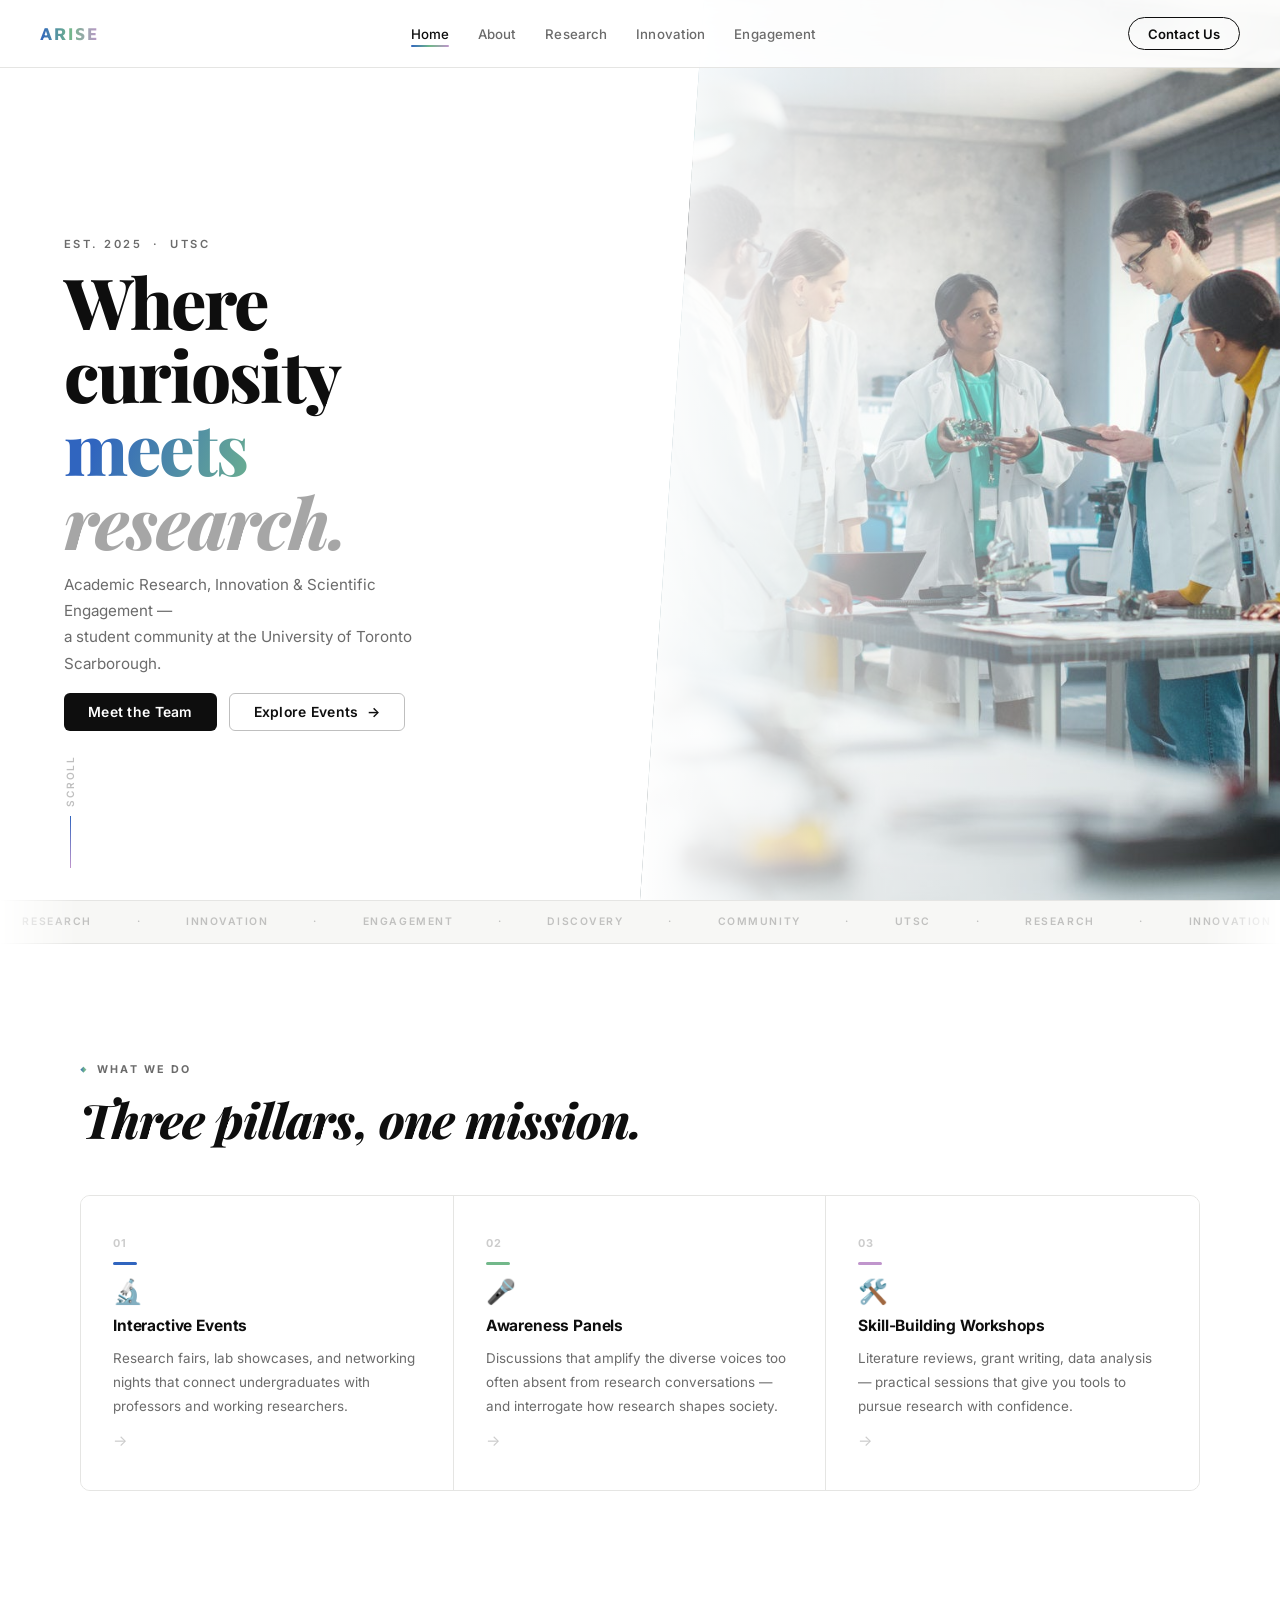
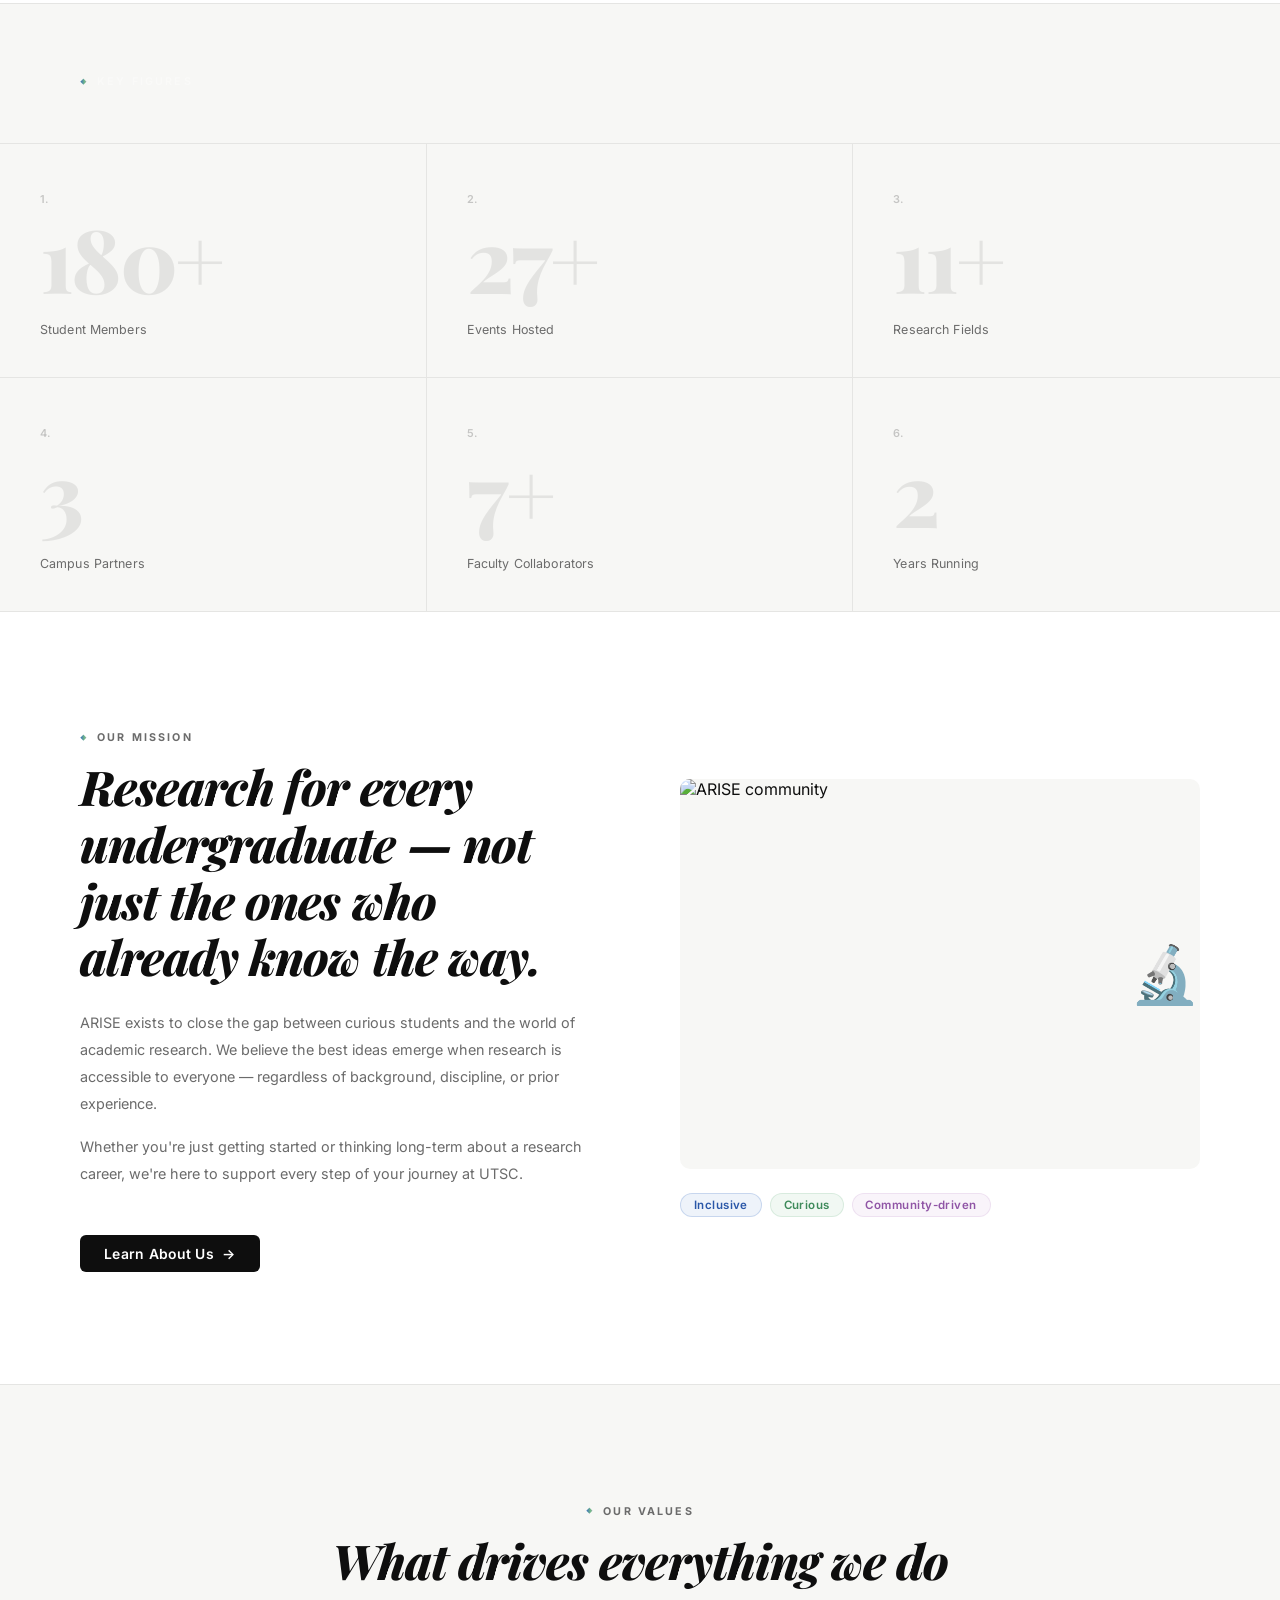
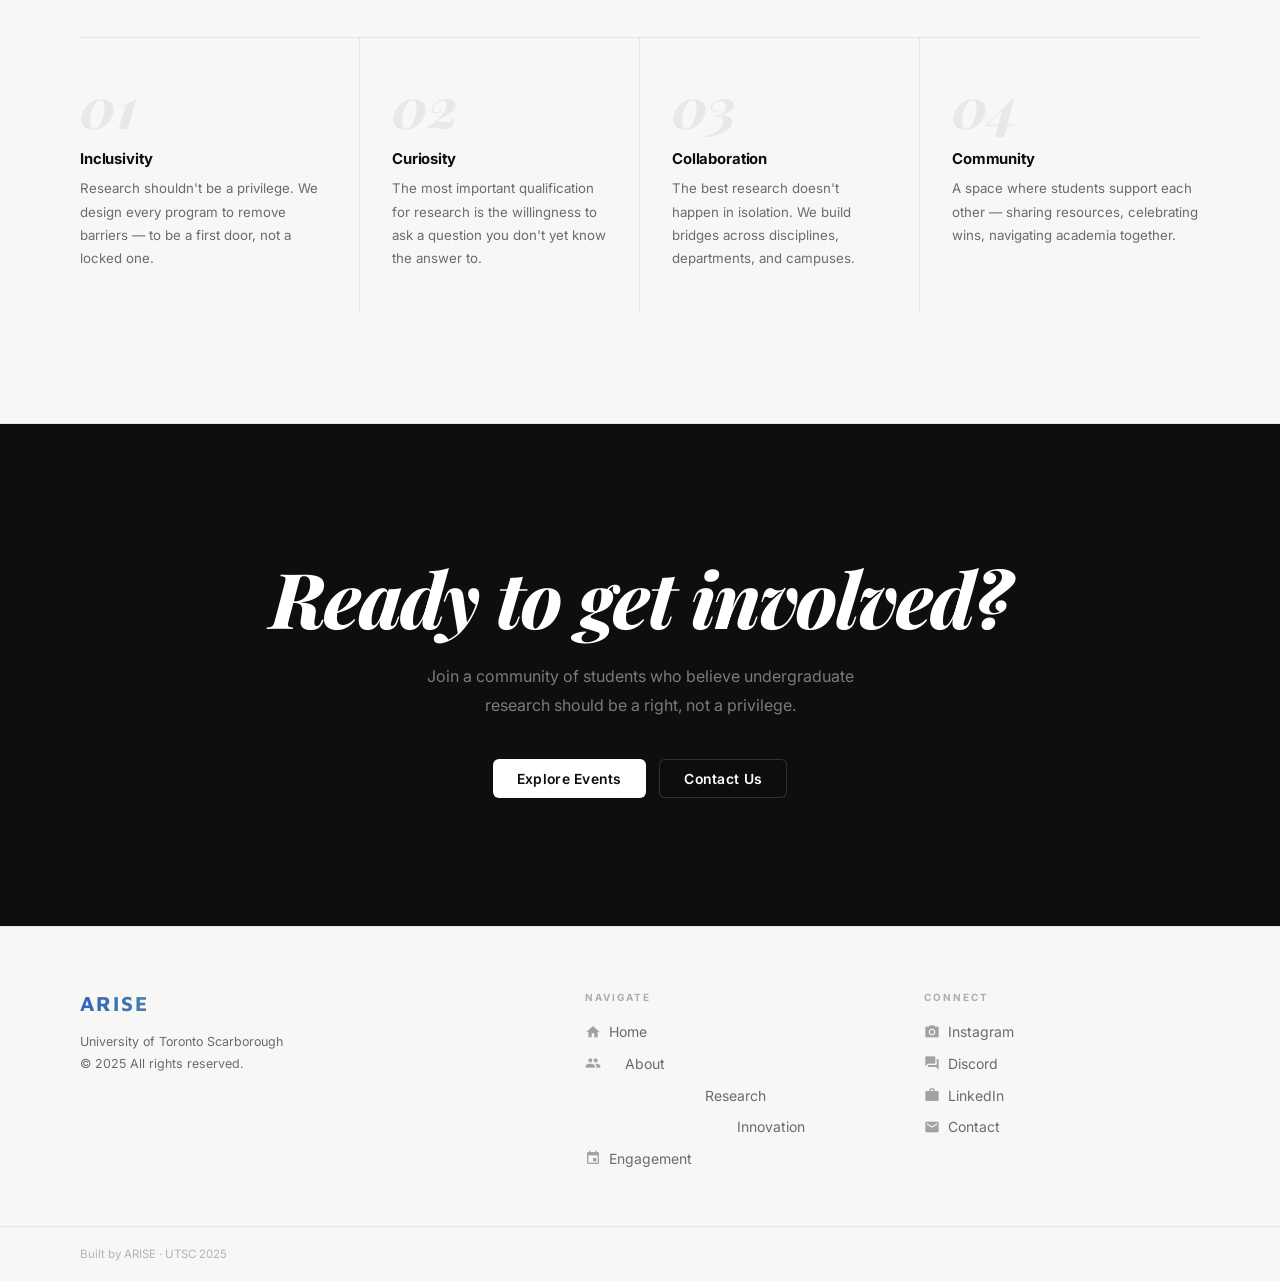
==== index.html @ aee2cc4a "Initial commit" ====
<!DOCTYPE html>
<html lang="en">
<head>
  <meta charset="UTF-8" />
  <meta name="viewport" content="width=device-width, initial-scale=1.0" />
  <title>ARISE — Academic Research, Innovation & Scientific Engagement</title>
  <link rel="preconnect" href="https://fonts.googleapis.com" />
  <link rel="preconnect" href="https://fonts.gstatic.com" crossorigin />
  <link rel="stylesheet" href="style.css" />
</head>
<body>

  <!-- ══ LOADER ══════════════════════════════ -->
  <div class="loader" id="loader" aria-hidden="true">
    <div class="loaderInner">
      <div class="loaderWordmark">ARISE</div>
      <div class="loaderBar">
        <div class="loaderFill" id="loaderFill"></div>
      </div>
      <div class="loaderLabel" id="loaderLabel">Loading</div>
    </div>
  </div>

  <!-- ══ CUSTOM CURSOR ════════════════════════ -->
  <div class="cursor"    id="cursor"></div>
  <div class="cursorDot" id="cursorDot"></div>

  <!-- ══ NAV ═════════════════════════════════ -->
  <nav id="navbar">
    <a href="index.html" class="logoContainer" aria-label="ARISE Home">
      <img src="logo.png" alt="ARISE" class="logoImg" onerror="this.style.display='none'" />
      <span class="logoWordmark">ARISE</span>
    </a>

    <ul class="navLinks" id="navLinks">
      <li><a href="index.html"      class="navLink active">Home</a></li>
      <li><a href="about.html"      class="navLink">About</a></li>
      <li><a href="research.html"   class="navLink">Research</a></li>
      <li><a href="innovation.html" class="navLink">Innovation</a></li>
      <li><a href="engagement.html" class="navLink">Engagement</a></li>
    </ul>

    <a href="contact.html" class="navCta">Contact Us</a>

    <button class="hamburger" id="hamburger"
            aria-label="Toggle navigation" aria-expanded="false">
      <span></span><span></span><span></span>
    </button>
  </nav>

  <!-- mobile full-screen drawer -->
  <div class="mobileMenu" id="mobileMenu" aria-hidden="true">
    <button class="mobileClose" id="mobileClose" aria-label="Close menu">✕</button>
    <ul>
      <li><a href="index.html"      class="mobileLink">Home</a></li>
      <li><a href="about.html"      class="mobileLink">About</a></li>
      <li><a href="research.html"   class="mobileLink">Research</a></li>
      <li><a href="innovation.html" class="mobileLink">Innovation</a></li>
      <li><a href="engagement.html" class="mobileLink">Engagement</a></li>
      <li><a href="contact.html"    class="mobileLink mobileCta">Contact Us</a></li>
    </ul>
  </div>

  <!-- ══ HERO ═════════════════════════════════ -->
  <section class="hero" id="hero">
    <div class="heroBg" id="heroBg">
      <img src="images/hero.jpg" alt="" class="heroBgImg" id="heroBgImg"
           onerror="this.style.opacity='0'" />
      <div class="heroBgOverlay"></div>
    </div>

    <div class="heroContent">
      <p class="heroEyebrow">EST. 2025 &nbsp;·&nbsp; UTSC</p>

      <h1 class="heroTitle" aria-label="Where curiosity meets research">
        <span class="heroWord">Where</span>
        <span class="heroWord">curiosity</span>
        <span class="heroWord heroWordAccent">meets</span>
        <span class="heroWord heroWordItalic">research.</span>
      </h1>

      <p class="heroSub">
        Academic Research, Innovation &amp; Scientific Engagement —<br>
        a student community at the University of Toronto Scarborough.
      </p>

      <div class="heroBtns">
        <a href="about.html"      class="btnPrimary">Meet the Team</a>
        <a href="engagement.html" class="btnOutline">Explore Events &nbsp;→</a>
      </div>
    </div>

    <div class="heroScroll" aria-hidden="true">
      <span>Scroll</span>
      <div class="heroScrollLine"></div>
    </div>
  </section>

  <!-- ══ MARQUEE ══════════════════════════════ -->
  <div class="marqueeWrap" aria-hidden="true">
    <div class="marqueeTrack">
      <span>Research</span><span aria-hidden="true">·</span>
      <span>Innovation</span><span aria-hidden="true">·</span>
      <span>Engagement</span><span aria-hidden="true">·</span>
      <span>Discovery</span><span aria-hidden="true">·</span>
      <span>Community</span><span aria-hidden="true">·</span>
      <span>UTSC</span><span aria-hidden="true">·</span>
      <span>Research</span><span aria-hidden="true">·</span>
      <span>Innovation</span><span aria-hidden="true">·</span>
      <span>Engagement</span><span aria-hidden="true">·</span>
      <span>Discovery</span><span aria-hidden="true">·</span>
      <span>Community</span><span aria-hidden="true">·</span>
      <span>UTSC</span><span aria-hidden="true">·</span>
    </div>
  </div>

  <!-- ══ PILLARS ══════════════════════════════ -->
  <section class="pillars" id="what-we-do">
    <div class="sectionInner">
      <div class="sectionHead">
        <p class="eyebrow" data-reveal="slide">What We Do</p>
        <h2>Three pillars, one mission.</h2>
      </div>
      <div class="pillarsGrid">

        <div class="pillarCard" data-reveal="rise" data-delay="0">
          <div class="pillarNum">01</div>
          <div class="pillarAccent pillarAccentBlue"></div>
          <div class="pillarIcon">🔬</div>
          <h3>Interactive Events</h3>
          <p>Research fairs, lab showcases, and networking nights that connect undergraduates with professors and working researchers.</p>
          <span class="pillarArrow">→</span>
        </div>

        <div class="pillarCard" data-reveal="rise" data-delay="1">
          <div class="pillarNum">02</div>
          <div class="pillarAccent pillarAccentGreen"></div>
          <div class="pillarIcon">🎤</div>
          <h3>Awareness Panels</h3>
          <p>Discussions that amplify the diverse voices too often absent from research conversations — and interrogate how research shapes society.</p>
          <span class="pillarArrow">→</span>
        </div>

        <div class="pillarCard" data-reveal="rise" data-delay="2">
          <div class="pillarNum">03</div>
          <div class="pillarAccent pillarAccentPurple"></div>
          <div class="pillarIcon">🛠️</div>
          <h3>Skill-Building Workshops</h3>
          <p>Literature reviews, grant writing, data analysis — practical sessions that give you tools to pursue research with confidence.</p>
          <span class="pillarArrow">→</span>
        </div>

      </div>
    </div>
  </section>

  <!-- ══ FIGURES ══════════════════════════════ -->
  <section class="figures" id="figures">
    <div class="figuresHead">
      <p class="eyebrow eyebrowLight" data-reveal="slide">Key Figures</p>
    </div>
    <div class="figuresGrid">

      <div class="figureCell" data-reveal="rise" data-delay="0">
        <span class="figureIdx">1.</span>
        <span class="figureVal" data-count="200" data-suffix="+">0</span>
        <span class="figureLabel">Student Members</span>
      </div>

      <div class="figureCell" data-reveal="rise" data-delay="1">
        <span class="figureIdx">2.</span>
        <span class="figureVal" data-count="30" data-suffix="+">0</span>
        <span class="figureLabel">Events Hosted</span>
      </div>

      <div class="figureCell" data-reveal="rise" data-delay="2">
        <span class="figureIdx">3.</span>
        <span class="figureVal" data-count="12" data-suffix="+">0</span>
        <span class="figureLabel">Research Fields</span>
      </div>

      <div class="figureCell" data-reveal="rise" data-delay="3">
        <span class="figureIdx">4.</span>
        <span class="figureVal" data-count="3" data-suffix="">0</span>
        <span class="figureLabel">Campus Partners</span>
      </div>

      <div class="figureCell" data-reveal="rise" data-delay="4">
        <span class="figureIdx">5.</span>
        <span class="figureVal" data-count="8" data-suffix="+">0</span>
        <span class="figureLabel">Faculty Collaborators</span>
      </div>

      <div class="figureCell" data-reveal="rise" data-delay="5">
        <span class="figureIdx">6.</span>
        <span class="figureVal" data-count="2" data-suffix="">0</span>
        <span class="figureLabel">Years Running</span>
      </div>

    </div>
  </section>

  <!-- ══ MISSION ══════════════════════════════ -->
  <section class="mission" id="mission">
    <div class="sectionInner missionInner">

      <div class="missionLeft">
        <p class="eyebrow" data-reveal="slide">Our Mission</p>
        <h2>
          Research for every undergraduate — not just the ones who already know the way.
        </h2>
        <p class="missionBody" data-reveal="fade">
          ARISE exists to close the gap between curious students and the world of academic
          research. We believe the best ideas emerge when research is accessible to
          everyone — regardless of background, discipline, or prior experience.
        </p>
        <p class="missionBody" data-reveal="fade">
          Whether you're just getting started or thinking long-term about a research career,
          we're here to support every step of your journey at UTSC.
        </p>
        <a href="about.html" class="btnPrimary" data-reveal="rise"
           style="margin-top: 2rem; display: inline-flex;">
          Learn About Us &nbsp;→
        </a>
      </div>

      <div class="missionRight" data-reveal="fade">
        <div class="missionImgWrap">
          <img src="images/mission.jpg" alt="ARISE community" class="missionImg"
               onerror="this.closest('.missionImgWrap').classList.add('missionImgWrapPlaceholder')" />
        </div>
        <div class="missionTagLine">
          <span class="tagBlue">Inclusive</span>
          <span class="tagGreen">Curious</span>
          <span class="tagPurple">Community-driven</span>
        </div>
      </div>

    </div>
  </section>

  <!-- ══ VALUES ═══════════════════════════════ -->
  <section class="values" id="values">
    <div class="sectionInner">
      <div class="sectionHead sectionHeadCenter">
        <p class="eyebrow" data-reveal="slide">Our Values</p>
        <h2>What drives everything we do</h2>
      </div>
      <div class="valuesGrid">

        <div class="valueItem" data-reveal="rise" data-delay="0">
          <div class="valueNum">01</div>
          <h3>Inclusivity</h3>
          <p>Research shouldn't be a privilege. We design every program to remove barriers — to be a first door, not a locked one.</p>
        </div>

        <div class="valueItem" data-reveal="rise" data-delay="1">
          <div class="valueNum">02</div>
          <h3>Curiosity</h3>
          <p>The most important qualification for research is the willingness to ask a question you don't yet know the answer to.</p>
        </div>

        <div class="valueItem" data-reveal="rise" data-delay="2">
          <div class="valueNum">03</div>
          <h3>Collaboration</h3>
          <p>The best research doesn't happen in isolation. We build bridges across disciplines, departments, and campuses.</p>
        </div>

        <div class="valueItem" data-reveal="rise" data-delay="3">
          <div class="valueNum">04</div>
          <h3>Community</h3>
          <p>A space where students support each other — sharing resources, celebrating wins, navigating academia together.</p>
        </div>

      </div>
    </div>
  </section>

  <!-- ══ CTA ══════════════════════════════════ -->
  <section class="cta" id="cta">
    <div class="sectionInner ctaInner">
      <h2 class="ctaTitle">Ready to get involved?</h2>
      <p class="ctaBody">
        Join a community of students who believe undergraduate research should be a right, not a privilege.
      </p>
      <div class="ctaBtns">
        <a href="engagement.html" class="btnPrimary">Explore Events</a>
        <a href="contact.html"    class="btnGhost">Contact Us</a>
      </div>
    </div>
  </section>

  <!-- ══ FOOTER ════════════════════════════════ -->
  <footer class="footer">
    <div class="sectionInner footerInner">

      <div class="footerBrand">
        <span class="footerWordmark">ARISE</span>
        <p>University of Toronto Scarborough<br>© 2025 All rights reserved.</p>
      </div>

      <nav class="footerNav" aria-label="Site navigation">
        <h4>Navigate</h4>
        <ul>
          <li><a href="index.html">      <span class="material-icons">home</span>      Home</a></li>
          <li><a href="about.html">      <span class="material-icons">groups</span>    About</a></li>
          <li><a href="research.html">   <span class="material-icons">science</span>   Research</a></li>
          <li><a href="innovation.html"> <span class="material-icons">lightbulb</span> Innovation</a></li>
          <li><a href="engagement.html"> <span class="material-icons">event</span>     Engagement</a></li>
        </ul>
      </nav>

      <nav class="footerNav" aria-label="Social links">
        <h4>Connect</h4>
        <ul>
          <li><a href="#"><span class="material-icons">photo_camera</span> Instagram</a></li>
          <li><a href="#"><span class="material-icons">forum</span>        Discord</a></li>
          <li><a href="#"><span class="material-icons">work</span>         LinkedIn</a></li>
          <li><a href="contact.html"><span class="material-icons">mail</span> Contact</a></li>
        </ul>
      </nav>

    </div>
    <div class="footerRule"></div>
    <div class="sectionInner footerBottom">
      <p>Built by ARISE · UTSC 2025</p>
    </div>
  </footer>

  <script src="script.js"></script>
</body>
</html>
---- style.css ----
/* ═══════════════════════════════════════════
   ARISE — style.css  (v4 minimalist / light)
═══════════════════════════════════════════ */

@import url('https://fonts.googleapis.com/css2?family=Inter:wght@300;400;500;600;700;800&family=Playfair+Display:ital,wght@0,700;0,800;1,700;1,800&family=Maven+Pro:wght@400;700&display=swap');
@import url('https://fonts.googleapis.com/icon?family=Material+Icons');


/* ── Design Tokens ────────────────────────── */

:root {
  --blue: #3065BF;
  --green: #72B88A;
  --purple: #C095CC;
  --black: #0e0e0e;
  --dark: #141414;
  --white: #ffffff;
  --off: #f7f7f5;
  --muted: #6b6b6b;
  --border: #e5e5e3;
  --borderDark: rgba(255, 255, 255, 0.08);

  --grad: linear-gradient(90deg, var(--blue), var(--green), var(--purple));
  --gradD: linear-gradient(110deg, var(--blue) 10%, var(--green) 55%, var(--purple) 95%);

  --fontBase: 'Inter', 'Helvetica Neue', sans-serif;
  --fontDisp: 'Playfair Display', serif;
  --fontLogo: 'Maven Pro', sans-serif;

  --navH: 68px;
  --ease: cubic-bezier(0.4, 0, 0.2, 1);
  --easeOut: cubic-bezier(0, 0, 0.2, 1);
  --radius: 8px;
}


/* ── Reset ───────────────────────────────── */

*,
*::before,
*::after {
  margin: 0;
  padding: 0;
  box-sizing: border-box;
}

html {
  scroll-behavior: smooth;
  font-size: 16px;
}

body {
  font-family: var(--fontBase);
  background: var(--white);
  color: var(--black);
  overflow-x: hidden;
  cursor: none;
}

a {
  text-decoration: none;
  color: inherit;
}

ul {
  list-style: none;
}

img {
  display: block;
  max-width: 100%;
}

button {
  font-family: var(--fontBase);
  border: none;
  background: none;
  cursor: none;
}

/* touch / no-hover: restore default cursor, hide custom elements */
@media (hover: none) {
  body,
  a,
  button {
    cursor: auto !important;
  }

  .cursor,
  .cursorDot {
    display: none !important;
  }
}


/* ══════════════════════════════════════════
   LOADER
══════════════════════════════════════════ */

.loader {
  position: fixed;
  inset: 0;
  z-index: 9000;
  background: var(--white);
  display: flex;
  align-items: center;
  justify-content: center;
  transition: opacity 0.5s var(--ease), visibility 0.5s var(--ease);
}

.loader--out {
  opacity: 0;
  visibility: hidden;
}

.loader--gone {
  display: none !important;
}

.loaderInner {
  display: flex;
  flex-direction: column;
  align-items: center;
  gap: 1.5rem;
  width: 200px;
}

.loaderWordmark {
  font-family: var(--fontLogo);
  font-weight: 700;
  font-size: 2rem;
  letter-spacing: 0.18em;
  background: var(--grad);
  -webkit-background-clip: text;
  -webkit-text-fill-color: transparent;
  background-clip: text;
  animation: loaderPulse 1.6s var(--ease) infinite;
}

@keyframes loaderPulse {
  0%,
  100% {
    opacity: 1;
  }
  50% {
    opacity: 0.4;
  }
}

.loaderBar {
  width: 100%;
  height: 1px;
  background: var(--border);
  border-radius: 1px;
  overflow: hidden;
}

.loaderFill {
  height: 100%;
  width: 0%;
  background: var(--grad);
  border-radius: 1px;
  transition: width 0.15s linear;
}

.loaderLabel {
  font-size: 0.65rem;
  font-weight: 600;
  letter-spacing: 0.2em;
  text-transform: uppercase;
  color: var(--muted);
}


/* ══════════════════════════════════════════
   CUSTOM CURSOR
══════════════════════════════════════════ */

.cursor {
  position: fixed;
  top: 0;
  left: 0;
  width: 36px;
  height: 36px;
  border-radius: 50%;
  background: var(--white);
  mix-blend-mode: difference;
  pointer-events: none;
  z-index: 8999;
  will-change: transform;
  transform: translate3d(-100px, -100px, 0);
  transition: width 0.18s var(--ease), height 0.18s var(--ease);
}

.cursor.expanded {
  width: 56px;
  height: 56px;
}

.cursorDot {
  position: fixed;
  top: 0;
  left: 0;
  width: 4px;
  height: 4px;
  border-radius: 50%;
  background: var(--black);
  mix-blend-mode: difference;
  pointer-events: none;
  z-index: 9000;
  will-change: transform;
  transform: translate3d(-100px, -100px, 0);
}


/* ══════════════════════════════════════════
   NAV
══════════════════════════════════════════ */

#navbar {
  position: fixed;
  top: 0;
  left: 0;
  right: 0;
  z-index: 700;
  height: var(--navH);
  display: flex;
  align-items: center;
  justify-content: space-between;
  padding: 0 2.5rem;
  background: rgba(255, 255, 255, 0.9);
  backdrop-filter: blur(16px);
  -webkit-backdrop-filter: blur(16px);
  border-bottom: 1px solid var(--border);
  transition: border-color 0.3s var(--ease);
}

/* logo */
.logoContainer {
  display: flex;
  align-items: center;
  gap: 0.6rem;
  flex-shrink: 0;
  z-index: 701;
}

.logoImg {
  height: 32px;
  width: auto;
  object-fit: contain;
}

.logoWordmark {
  font-family: var(--fontLogo);
  font-weight: 700;
  font-size: 1.1rem;
  letter-spacing: 0.12em;
  background: var(--grad);
  -webkit-background-clip: text;
  -webkit-text-fill-color: transparent;
  background-clip: text;
}

/* desktop nav links */
.navLinks {
  display: flex;
  align-items: center;
  gap: 0.1rem;
}

.navLink {
  position: relative;
  display: block;
  padding: 0.45rem 0.85rem;
  font-size: 0.83rem;
  font-weight: 500;
  color: var(--muted);
  letter-spacing: 0.01em;
  transition: color 0.2s var(--ease);
}

.navLink::after {
  content: '';
  position: absolute;
  bottom: 2px;
  left: 0.85rem;
  right: 0.85rem;
  height: 1.5px;
  background: var(--grad);
  border-radius: 1px;
  transform: scaleX(0);
  transform-origin: left;
  transition: transform 0.22s var(--ease);
}

.navLink:hover,
.navLink.active {
  color: var(--black);
}

.navLink:hover::after,
.navLink.active::after {
  transform: scaleX(1);
}

/* desktop contact CTA */
.navCta {
  font-size: 0.82rem;
  font-weight: 600;
  padding: 0.45rem 1.2rem;
  border-radius: 99px;
  border: 1.5px solid var(--black);
  color: var(--black);
  white-space: nowrap;
  transition: background 0.22s var(--ease),
              color 0.22s var(--ease),
              transform 0.22s var(--ease),
              box-shadow 0.22s var(--ease);
}

.navCta:hover {
  background: var(--black);
  color: var(--white);
  transform: translateY(-1px);
  box-shadow: 0 4px 14px rgba(0, 0, 0, 0.12);
}

/* hamburger */
.hamburger {
  display: none;
  flex-direction: column;
  justify-content: center;
  gap: 5px;
  padding: 6px 4px;
  z-index: 701;
  cursor: none;
}

.hamburger span {
  display: block;
  width: 22px;
  height: 1.5px;
  background: var(--black);
  border-radius: 1px;
  transform-origin: center;
  transition: transform 0.3s var(--ease), opacity 0.2s;
}

.hamburger.open span:nth-child(1) {
  transform: translateY(6.5px) rotate(45deg);
}

.hamburger.open span:nth-child(2) {
  opacity: 0;
  transform: scaleX(0);
}

.hamburger.open span:nth-child(3) {
  transform: translateY(-6.5px) rotate(-45deg);
}


/* ── Mobile drawer ────────────────────────── */

.mobileMenu {
  position: fixed;
  inset: 0;
  z-index: 690;
  background: var(--white);
  display: flex;
  align-items: center;
  justify-content: center;
  transform: translateX(100%);
  /* ease-in on open, ease-out on close feels natural in both directions */
  transition: transform 0.48s cubic-bezier(0.76, 0, 0.24, 1),
              visibility 0s linear 0.48s;
  visibility: hidden;
}

.mobileMenu.open {
  transform: translateX(0);
  visibility: visible;
  transition: transform 0.48s cubic-bezier(0.76, 0, 0.24, 1),
              visibility 0s linear 0s;
}

.mobileClose {
  position: absolute;
  top: 1.5rem;
  right: 1.75rem;
  font-size: 1.2rem;
  color: var(--muted);
  cursor: none;
  transition: color 0.2s;
}

.mobileClose:hover {
  color: var(--black);
}

.mobileMenu ul {
  display: flex;
  flex-direction: column;
  align-items: flex-start;
  gap: 0.2rem;
  padding: 2rem;
}

.mobileLink {
  display: block;
  font-size: clamp(2rem, 7vw, 3rem);
  font-family: var(--fontDisp);
  font-style: italic;
  color: rgba(0, 0, 0, 0.15);
  padding: 0.25rem 0;
  letter-spacing: -0.02em;
  /* closed state */
  transform: translateX(28px);
  opacity: 0;
  transition: color 0.22s var(--ease),
              transform 0.38s var(--easeOut),
              opacity 0.38s var(--easeOut);
}

/* open: slide in + fade in with stagger */
.mobileMenu.open .mobileLink {
  color: rgba(0, 0, 0, 0.58);
  transform: translateX(0);
  opacity: 1;
}

.mobileMenu.open .mobileLink:nth-child(1) { transition-delay: 0.07s; }
.mobileMenu.open .mobileLink:nth-child(2) { transition-delay: 0.12s; }
.mobileMenu.open .mobileLink:nth-child(3) { transition-delay: 0.17s; }
.mobileMenu.open .mobileLink:nth-child(4) { transition-delay: 0.22s; }
.mobileMenu.open .mobileLink:nth-child(5) { transition-delay: 0.27s; }
.mobileMenu.open .mobileLink:nth-child(6) { transition-delay: 0.32s; }

.mobileLink:hover {
  color: var(--black);
}

.mobileCta {
  margin-top: 1rem;
  font-family: var(--fontBase) !important;
  font-style: normal !important;
  font-size: 0.88rem !important;
  font-weight: 600;
  padding: 0.55rem 1.4rem;
  border-radius: 99px;
  background: var(--black);
  color: var(--white) !important;
  display: inline-block;
  width: fit-content;
}


/* ══════════════════════════════════════════
   HERO
══════════════════════════════════════════ */

.hero {
  position: relative;
  height: 100vh; /* exact viewport height — never bleeds into marquee */
  min-height: 560px; /* floor so content doesn't crush on short windows */
  padding-top: var(--navH);
  display: flex;
  align-items: center;
  overflow: hidden;
  background: var(--white);
}

/* diagonal right-side image panel */
.heroBg {
  position: absolute;
  top: 0;
  right: 0;
  width: 50%;
  height: 100%;
  clip-path: polygon(10% 0%, 100% 0%, 100% 100%, 0% 100%);
}

.heroBgImg {
  width: 100%;
  height: 100%;
  object-fit: cover;
  object-position: center;
}

.heroBgOverlay {
  position: absolute;
  inset: 0;
  background: linear-gradient(
    to right,
    var(--white) 0%,
    rgba(255, 255, 255, 0.55) 40%,
    rgba(255, 255, 255, 0.05) 100%
  );
  pointer-events: none;
}

/* hero text content
   Vertical padding kept small — nav already offsets --navH,
   so this just centres the stack in the remaining space. */
.heroContent {
  position: relative;
  z-index: 2;
  padding: 2rem 2.5rem 2rem 4rem;
  max-width: 600px;
  display: flex;
  flex-direction: column;
  gap: 0.9rem;
}

.heroEyebrow {
  font-size: 0.7rem;
  font-weight: 600;
  letter-spacing: 0.22em;
  text-transform: uppercase;
  color: var(--muted);
}

.heroTitle {
  font-family: var(--fontDisp);
  /* 4 stacked words × ~1em each; cap at 4.8rem so the block
     fits within 100vh − navH − eyebrow − sub − buttons */
  font-size: clamp(2.4rem, 5.5vw, 4.8rem);
  font-weight: 800;
  line-height: 1.04;
  letter-spacing: -0.025em;
  display: flex;
  flex-direction: column;
  color: var(--black);
}

.heroWord {
  display: block;
}

.heroWordAccent {
  background: var(--gradD);
  -webkit-background-clip: text;
  -webkit-text-fill-color: transparent;
  background-clip: text;
}

.heroWordItalic {
  font-style: italic;
  color: rgba(0, 0, 0, 0.35);
}

.heroSub {
  font-size: clamp(0.82rem, 1.3vw, 0.95rem);
  color: var(--muted);
  line-height: 1.72;
  max-width: 400px;
}

.heroBtns {
  display: flex;
  gap: 0.75rem;
  flex-wrap: wrap;
  margin-top: 0.1rem;
}

/* scroll cue */
.heroScroll {
  position: absolute;
  bottom: 2rem;
  left: 4rem;
  display: flex;
  flex-direction: column;
  align-items: center;
  gap: 0.6rem;
  z-index: 3;
}

.heroScroll span {
  font-size: 0.63rem;
  font-weight: 600;
  letter-spacing: 0.18em;
  text-transform: uppercase;
  color: rgba(0, 0, 0, 0.25);
  writing-mode: vertical-rl;
  transform: rotate(180deg);
}

.heroScrollLine {
  width: 1px;
  height: 52px;
  background: linear-gradient(to bottom, var(--blue), var(--purple));
  animation: scrollPulse 2s var(--ease) infinite;
}

@keyframes scrollPulse {
  0%,
  100% {
    opacity: 0.2;
    transform: scaleY(1);
    transform-origin: top;
  }
  50% {
    opacity: 0.7;
    transform: scaleY(0.55);
    transform-origin: top;
  }
}


/* ══════════════════════════════════════════
   MARQUEE
══════════════════════════════════════════ */

.marqueeWrap {
  overflow: hidden;
  background: var(--off);
  border-top: 1px solid var(--border);
  border-bottom: 1px solid var(--border);
  padding: 0.9rem 0;
  /* soft fade on both edges so the loop feels infinite */
  -webkit-mask-image: linear-gradient(
    to right,
    transparent 0%,
    black 6%,
    black 94%,
    transparent 100%
  );
  mask-image: linear-gradient(
    to right,
    transparent 0%,
    black 6%,
    black 94%,
    transparent 100%
  );
}

/* The track holds two identical sets of items.
   Animating to -50% lands exactly on the start of the second set,
   making the loop perfectly seamless at any screen width. */
.marqueeTrack {
  display: flex;
  gap: 0; /* gaps handled by padding on each span */
  white-space: nowrap;
  width: max-content; /* let it grow as wide as it needs */
  animation: marquee 32s linear infinite;
}

/* pause on hover for accessibility */
.marqueeWrap:hover .marqueeTrack {
  animation-play-state: paused;
}

.marqueeTrack span {
  font-size: 0.65rem;
  font-weight: 600;
  letter-spacing: 0.15em;
  text-transform: uppercase;
  color: rgba(0, 0, 0, 0.22);
  padding: 0 1.4rem; /* symmetric gap between every item */
}

@keyframes marquee {
  from {
    transform: translate3d(0, 0, 0);
  }
  to {
    transform: translate3d(-50%, 0, 0);
  }
}


/* ══════════════════════════════════════════
   SHARED LAYOUT
══════════════════════════════════════════ */

.sectionInner {
  max-width: 1200px;
  margin: 0 auto;
  padding: 0 2.5rem;
}

.sectionHead {
  margin-bottom: 3rem;
}

.sectionHeadCenter {
  text-align: center;
}

.eyebrow {
  display: inline-flex;
  align-items: center;
  gap: 0.5rem;
  font-size: 0.67rem;
  font-weight: 700;
  letter-spacing: 0.2em;
  text-transform: uppercase;
  color: var(--muted);
  margin-bottom: 0.9rem;
}

.eyebrow::before {
  content: '◆';
  font-size: 0.4rem;
  background: var(--grad);
  -webkit-background-clip: text;
  -webkit-text-fill-color: transparent;
  background-clip: text;
}

.eyebrowLight {
  color: rgba(255, 255, 255, 0.35);
}

h2 {
  font-family: var(--fontDisp);
  font-size: clamp(1.75rem, 3.8vw, 3rem);
  font-weight: 800;
  font-style: italic;
  line-height: 1.18;
  letter-spacing: -0.02em;
  color: var(--black);
}

/* ── Buttons ─────────────────────────────── */

.btnPrimary,
.btnOutline,
.btnGhost {
  display: inline-flex;
  align-items: center;
  padding: 0.65rem 1.5rem;
  border-radius: 6px;
  font-size: 0.87rem;
  font-weight: 600;
  letter-spacing: 0.02em;
  transition: transform 0.18s, box-shadow 0.18s, background 0.18s, border-color 0.18s, color 0.18s;
  white-space: nowrap;
}

.btnPrimary {
  background: var(--black);
  color: var(--white);
}

.btnPrimary:hover {
  transform: translateY(-2px);
  box-shadow: 0 6px 20px rgba(0, 0, 0, 0.18);
}

.btnOutline {
  background: transparent;
  color: var(--black);
  border: 1.5px solid rgba(0, 0, 0, 0.25);
}

.btnOutline:hover {
  border-color: var(--black);
  transform: translateY(-2px);
}

.btnGhost {
  background: rgba(0, 0, 0, 0.05);
  color: var(--white);
  border: 1.5px solid rgba(255, 255, 255, 0.15);
}

.btnGhost:hover {
  background: rgba(255, 255, 255, 0.12);
  transform: translateY(-2px);
}


/* ══════════════════════════════════════════
   PILLARS
══════════════════════════════════════════ */

.pillars {
  padding: 7rem 0;
  background: var(--white);
}

.pillarsGrid {
  display: grid;
  grid-template-columns: repeat(3, 1fr);
  border: 1px solid var(--border);
  border-radius: 10px;
  overflow: hidden;
}

.pillarCard {
  background: var(--white);
  padding: 2.5rem 2rem;
  display: flex;
  flex-direction: column;
  gap: 0.75rem;
  position: relative;
  border-right: 1px solid var(--border);
  transition: background 0.25s;
}

.pillarCard:last-child {
  border-right: none;
}

.pillarCard:hover {
  background: var(--off);
}

.pillarNum {
  font-size: 0.68rem;
  font-weight: 700;
  color: rgba(0, 0, 0, 0.2);
  letter-spacing: 0.1em;
}

.pillarAccent {
  width: 24px;
  height: 2.5px;
  border-radius: 2px;
  margin-bottom: 0.2rem;
}

.pillarAccentBlue { background: var(--blue); }
.pillarAccentGreen { background: var(--green); }
.pillarAccentPurple { background: var(--purple); }

.pillarIcon {
  font-size: 1.5rem;
  line-height: 1;
}

.pillarCard h3 {
  font-size: 0.97rem;
  font-weight: 700;
  color: var(--black);
  letter-spacing: -0.01em;
}

.pillarCard p {
  font-size: 0.84rem;
  color: var(--muted);
  line-height: 1.78;
  flex: 1;
}

.pillarArrow {
  font-size: 0.95rem;
  color: rgba(0, 0, 0, 0.2);
  align-self: flex-start;
  transition: transform 0.25s, color 0.25s;
}

.pillarCard:hover .pillarArrow {
  transform: translateX(5px);
  color: var(--blue);
}

/* delay helpers */
[data-delay="0"] { transition-delay: 0s !important; }
[data-delay="1"] { transition-delay: 0.08s !important; }
[data-delay="2"] { transition-delay: 0.16s !important; }
[data-delay="3"] { transition-delay: 0.24s !important; }
[data-delay="4"] { transition-delay: 0.32s !important; }
[data-delay="5"] { transition-delay: 0.40s !important; }


/* ══════════════════════════════════════════
   FIGURES
══════════════════════════════════════════ */

.figures {
  background: var(--off);
  padding-top: 4rem;
  border-top: 1px solid var(--border);
}

.figuresHead {
  padding: 0 2.5rem;
  max-width: 1200px;
  margin: 0 auto 2.5rem;
}

.figuresGrid {
  display: grid;
  grid-template-columns: repeat(3, 1fr);
  border-top: 1px solid var(--border);
}

.figureCell {
  border-right: 1px solid var(--border);
  border-bottom: 1px solid var(--border);
  padding: 3rem 2.5rem 2.5rem;
  display: flex;
  flex-direction: column;
  gap: 0.5rem;
  position: relative;
  transition: background 0.25s;
}

.figureCell:nth-child(3n) {
  border-right: none;
}

.figureCell:hover {
  background: rgba(0, 0, 0, 0.02);
}

.figureIdx {
  font-size: 0.68rem;
  color: rgba(0, 0, 0, 0.2);
  font-weight: 600;
}

.figureVal {
  font-family: var(--fontDisp);
  font-size: clamp(3rem, 7vw, 5.5rem);
  font-weight: 800;
  color: rgba(0, 0, 0, 0.08);
  line-height: 1;
  letter-spacing: -0.03em;
  transition: color 0.5s;
}

.figureCell.counted .figureVal {
  color: var(--black);
}

.figureLabel {
  font-size: 0.78rem;
  color: var(--muted);
  font-weight: 400;
  letter-spacing: 0.01em;
  margin-top: 0.75rem;
}


/* ══════════════════════════════════════════
   MISSION
══════════════════════════════════════════ */

.mission {
  position: relative;
  padding: 7rem 0;
  background: var(--white);
  overflow: hidden;
}

.missionInner {
  display: grid;
  grid-template-columns: 1fr 1fr;
  gap: 5rem;
  align-items: center;
}

.missionLeft h2 {
  margin-bottom: 1.5rem;
}

.missionBody {
  font-size: 0.9rem;
  color: var(--muted);
  line-height: 1.88;
  margin-bottom: 1rem;
}

.missionRight {
  display: flex;
  flex-direction: column;
  gap: 1.5rem;
}

.missionImgWrap {
  border-radius: 10px;
  overflow: hidden;
  aspect-ratio: 4 / 3;
  position: relative;
  background: var(--off);
}

.missionImgWrapPlaceholder {
  display: flex;
  align-items: center;
  justify-content: center;
  min-height: 280px;
}

.missionImgWrapPlaceholder::after {
  content: '🔬';
  font-size: 3.5rem;
}

.missionImg {
  width: 100%;
  height: 100%;
  object-fit: cover;
  transition: transform 0.55s var(--ease);
}

.missionImgWrap:hover .missionImg {
  transform: scale(1.04);
}

.missionTagLine {
  display: flex;
  gap: 0.5rem;
  flex-wrap: wrap;
}

.tagBlue,
.tagGreen,
.tagPurple {
  font-size: 0.72rem;
  font-weight: 600;
  padding: 0.26rem 0.8rem;
  border-radius: 99px;
  letter-spacing: 0.04em;
}

.tagBlue {
  background: rgba(48, 101, 191, 0.08);
  color: #2a57a8;
  border: 1px solid rgba(48, 101, 191, 0.2);
}

.tagGreen {
  background: rgba(114, 184, 138, 0.1);
  color: #3d8a5a;
  border: 1px solid rgba(114, 184, 138, 0.2);
}

.tagPurple {
  background: rgba(192, 149, 204, 0.1);
  color: #9055a6;
  border: 1px solid rgba(192, 149, 204, 0.2);
}


/* ══════════════════════════════════════════
   VALUES
══════════════════════════════════════════ */

.values {
  padding: 7rem 0;
  background: var(--off);
  border-top: 1px solid var(--border);
  border-bottom: 1px solid var(--border);
}

.valuesGrid {
  display: grid;
  grid-template-columns: repeat(4, 1fr);
  border-top: 1px solid var(--border);
  margin-top: 3rem;
}

.valueItem {
  padding: 2.5rem 2rem 2.5rem 0;
  border-right: 1px solid var(--border);
}

.valueItem:last-child {
  border-right: none;
  padding-right: 0;
}

.valueItem:not(:first-child) {
  padding-left: 2rem;
}

.valueNum {
  font-family: var(--fontDisp);
  font-size: 3.5rem;
  font-weight: 800;
  font-style: italic;
  color: rgba(0, 0, 0, 0.06);
  line-height: 1;
  margin-bottom: 1rem;
  user-select: none;
}

.valueItem h3 {
  font-size: 0.93rem;
  font-weight: 700;
  color: var(--black);
  margin-bottom: 0.6rem;
  letter-spacing: -0.01em;
}

.valueItem p {
  font-size: 0.83rem;
  color: var(--muted);
  line-height: 1.76;
}


/* ══════════════════════════════════════════
   CTA
══════════════════════════════════════════ */

.cta {
  position: relative;
  padding: 8rem 0;
  overflow: hidden;
  background: var(--black);
  text-align: center;
}

.ctaInner {
  position: relative;
  z-index: 1;
}

.ctaTitle {
  font-family: var(--fontDisp);
  font-size: clamp(2.5rem, 6vw, 5rem);
  font-weight: 800;
  font-style: italic;
  color: var(--white);
  margin-bottom: 1.25rem;
  letter-spacing: -0.03em;
}

.ctaBody {
  font-size: 1rem;
  color: rgba(255, 255, 255, 0.45);
  max-width: 460px;
  margin: 0 auto 2.5rem;
  line-height: 1.78;
}

.ctaBtns {
  display: flex;
  gap: 0.85rem;
  justify-content: center;
  flex-wrap: wrap;
}

/* override btnPrimary to white on dark bg */
.cta .btnPrimary {
  background: var(--white);
  color: var(--black);
}

.cta .btnPrimary:hover {
  box-shadow: 0 6px 20px rgba(255, 255, 255, 0.15);
}


/* ══════════════════════════════════════════
   FOOTER
══════════════════════════════════════════ */

.footer {
  background: var(--off);
  padding: 4rem 0 0;
  border-top: 1px solid var(--border);
}

.footerInner {
  display: grid;
  grid-template-columns: 1.6fr 1fr 1fr;
  gap: 4rem;
  padding-bottom: 3.5rem;
}

.footerWordmark {
  display: block;
  font-family: var(--fontLogo);
  font-weight: 700;
  font-size: 1.3rem;
  letter-spacing: 0.1em;
  background: var(--grad);
  -webkit-background-clip: text;
  -webkit-text-fill-color: transparent;
  background-clip: text;
  margin-bottom: 1rem;
}

.footerBrand p {
  font-size: 0.78rem;
  color: var(--muted);
  line-height: 1.72;
}

.footerNav h4 {
  font-size: 0.62rem;
  font-weight: 700;
  letter-spacing: 0.2em;
  text-transform: uppercase;
  color: rgba(0, 0, 0, 0.3);
  margin-bottom: 1.25rem;
}

.footerNav ul {
  display: flex;
  flex-direction: column;
  gap: 0.7rem;
}

.footerNav a {
  font-size: 0.875rem;
  color: var(--muted);
  transition: color 0.2s;
  display: inline-flex;
  align-items: center;
  gap: 0.5rem;
}

.footerNav a:hover {
  color: var(--black);
}

/* Material Icons in footer links */
.footerNav .material-icons {
  font-size: 1rem;
  vertical-align: middle;
  opacity: 0.6;
  transition: opacity 0.2s;
}

.footerNav a:hover .material-icons {
  opacity: 1;
}

.footerRule {
  border: none;
  border-top: 1px solid var(--border);
}

.footerBottom {
  padding: 1.25rem 2.5rem;
  font-size: 0.72rem;
  color: rgba(0, 0, 0, 0.28);
}


/* ══════════════════════════════════════════
   REVEAL SYSTEM (simple fade-in only)
══════════════════════════════════════════ */

[data-reveal="rise"] {
  opacity: 0;
  transform: translate3d(0, 18px, 0);
  transition: opacity 0.55s var(--easeOut), transform 0.55s var(--easeOut);
}

[data-reveal="fade"] {
  opacity: 0;
  transition: opacity 0.6s var(--easeOut);
}

[data-reveal="rise"].visible,
[data-reveal="fade"].visible {
  opacity: 1;
  transform: translate3d(0, 0, 0);
}


/* ══════════════════════════════════════════
   RESPONSIVE
══════════════════════════════════════════ */

@media (max-width: 1024px) {
  .pillarsGrid {
    grid-template-columns: 1fr;
  }

  .pillarCard {
    border-right: none;
    border-bottom: 1px solid var(--border);
  }

  .pillarCard:last-child {
    border-bottom: none;
  }

  .figuresGrid {
    grid-template-columns: repeat(2, 1fr);
  }

  .figureCell:nth-child(3n) {
    border-right: 1px solid var(--border);
  }

  .figureCell:nth-child(2n) {
    border-right: none;
  }

  .missionInner {
    grid-template-columns: 1fr;
    gap: 3.5rem;
  }

  .valuesGrid {
    grid-template-columns: repeat(2, 1fr);
  }

  .valueItem {
    border-bottom: 1px solid var(--border);
    padding-bottom: 2rem;
  }

  .valueItem:nth-child(2n) {
    border-right: none;
  }

  .valueItem:nth-child(n+3) {
    padding-top: 2rem;
  }

  .footerInner {
    grid-template-columns: 1fr 1fr;
  }

  .footerBrand {
    grid-column: 1 / -1;
  }
}

/* ── 768px: switch to mobile nav ─────────── */
@media (max-width: 768px) {
  :root {
    --navH: 58px;
  }

  .hamburger {
    display: flex;
  }

  .navLinks {
    display: none !important;
  }

  .navCta {
    display: none !important;
  }

  .heroBg {
    width: 100%;
    clip-path: none;
    opacity: 0.18;
  }

  .heroBgOverlay {
    background: linear-gradient(
      to bottom,
      rgba(255, 255, 255, 0.85) 0%,
      rgba(255, 255, 255, 0.4) 100%
    );
  }

  /* On mobile use svh if available so the browser chrome doesn't cause bleed */
  .hero {
    height: 100svh;
    min-height: 500px;
  }

  .heroContent {
    padding: 1.5rem 1.5rem 3rem;
    max-width: 100%;
  }

  .heroScroll {
    left: 1.5rem;
  }

  .sectionInner {
    padding: 0 1.5rem;
  }

  .pillars,
  .values,
  .mission,
  .cta,
  .figures {
    padding: 4.5rem 0;
  }

  .figuresGrid {
    grid-template-columns: 1fr 1fr;
  }

  .valuesGrid {
    grid-template-columns: 1fr;
  }

  .valueItem {
    border-right: none !important;
    padding-left: 0 !important;
  }

  .footerInner {
    grid-template-columns: 1fr;
    gap: 2.5rem;
  }

  .footerBrand {
    grid-column: auto;
  }

  .heroBtns {
    flex-direction: column;
  }

  .heroBtns a {
    text-align: center;
    justify-content: center;
  }

  .ctaBtns {
    flex-direction: column;
    align-items: center;
  }
}

@media (max-width: 480px) {
  .figuresGrid {
    grid-template-columns: 1fr;
  }

  .figureCell {
    border-right: none;
  }
}


/* ══════════════════════════════════════════
   REDUCED MOTION
══════════════════════════════════════════ */

/* @media (prefers-reduced-motion: reduce) {
  *, *::before, *::after  { transition: none !important; animation: none !important; }
  [data-reveal]           { transform: none !important; opacity: 1 !important; }
  .cursor, .cursorDot     { display: none !important; }
  body, a, button         { cursor: auto !important; }
} */
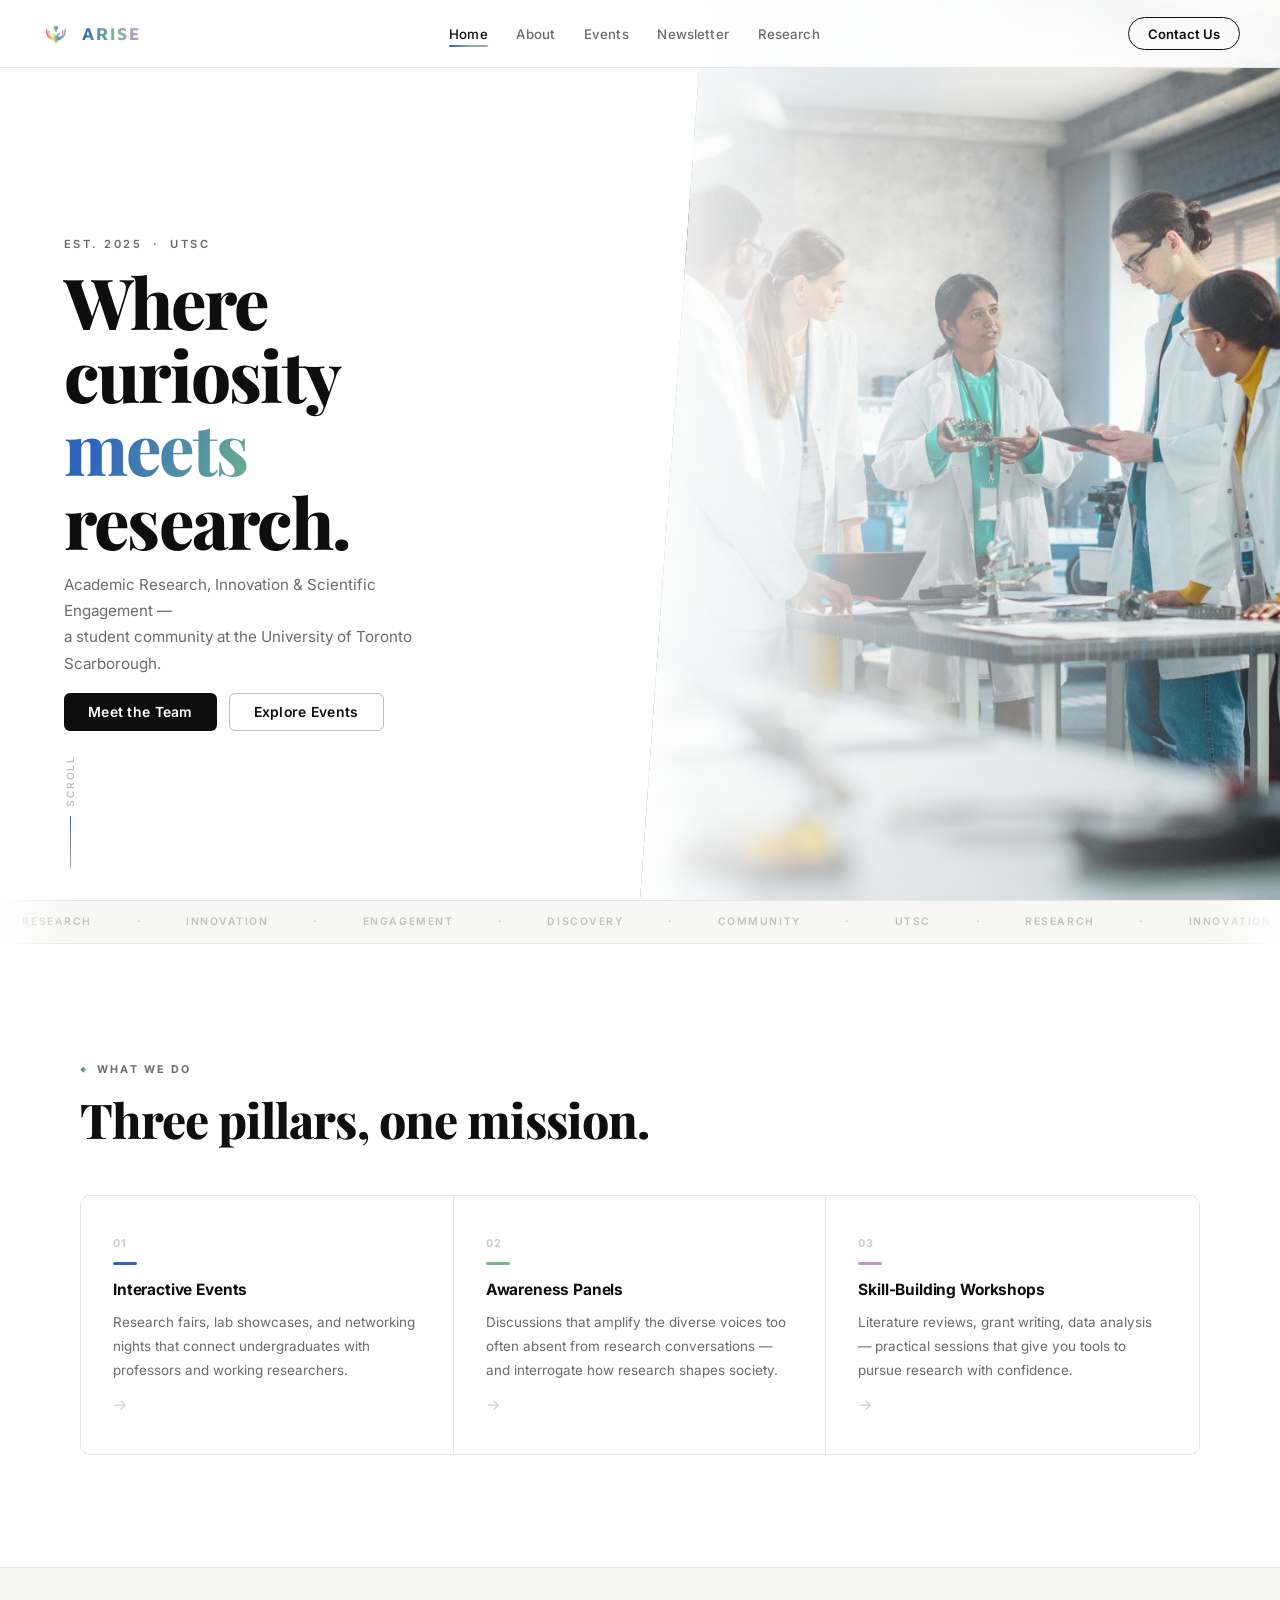
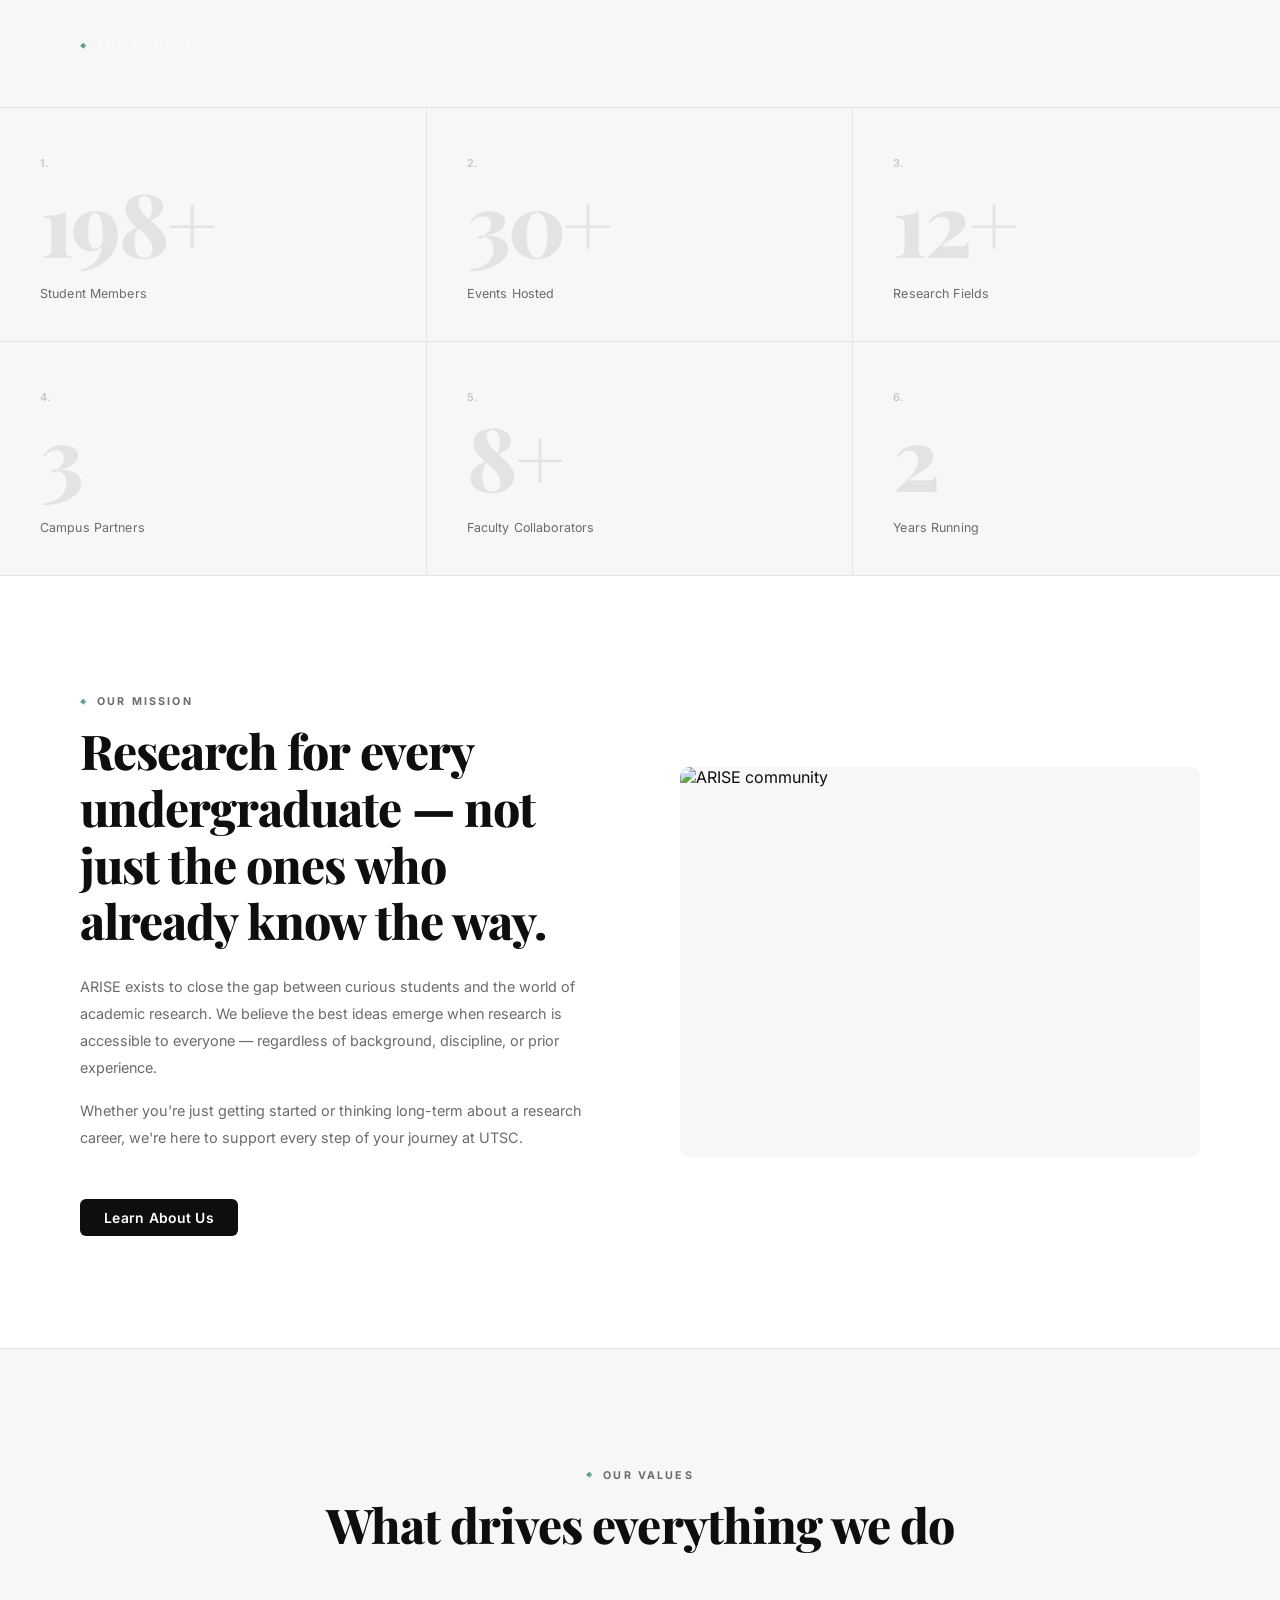
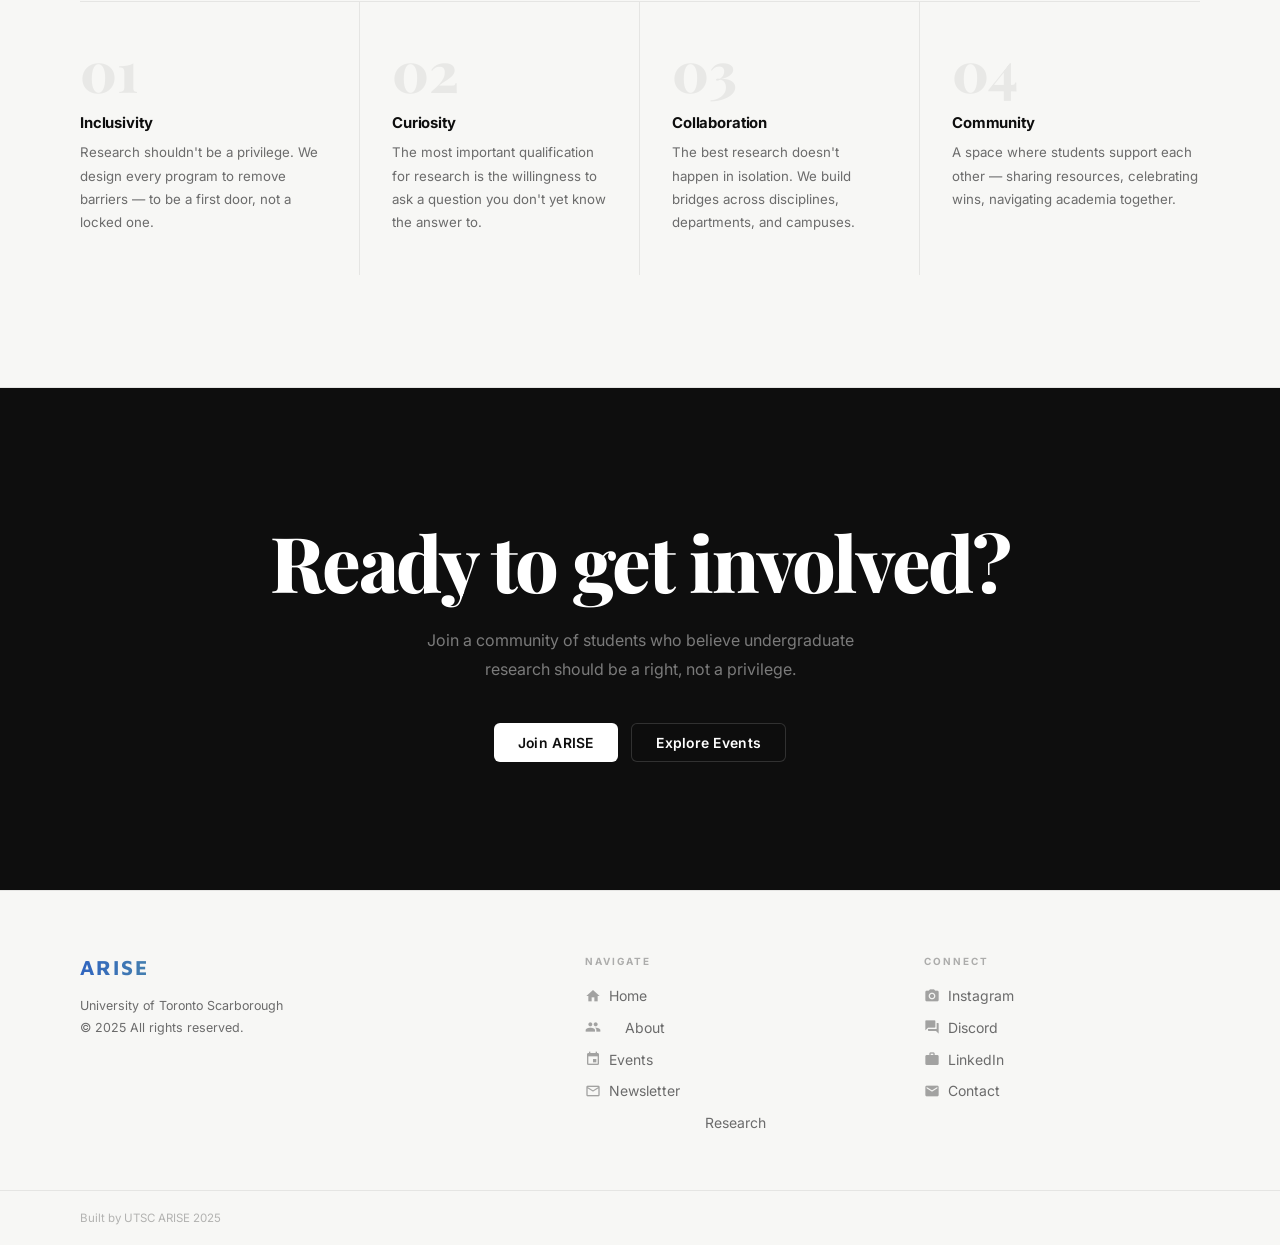
==== commit d1bcd3a4: "about, contact, event, and newsletter page" ====
--- a/index.html
+++ b/index.html
@@ -28,16 +28,16 @@
   <!-- ══ NAV ═════════════════════════════════ -->
   <nav id="navbar">
     <a href="index.html" class="logoContainer" aria-label="ARISE Home">
-      <img src="logo.png" alt="ARISE" class="logoImg" onerror="this.style.display='none'" />
+      <img src="images/logo.png" alt="ARISE" class="logoImg" />
       <span class="logoWordmark">ARISE</span>
     </a>
 
     <ul class="navLinks" id="navLinks">
       <li><a href="index.html"      class="navLink active">Home</a></li>
       <li><a href="about.html"      class="navLink">About</a></li>
+      <li><a href="events.html"     class="navLink">Events</a></li>
+      <li><a href="newsletter.html" class="navLink">Newsletter</a></li>
       <li><a href="research.html"   class="navLink">Research</a></li>
-      <li><a href="innovation.html" class="navLink">Innovation</a></li>
-      <li><a href="engagement.html" class="navLink">Engagement</a></li>
     </ul>
 
     <a href="contact.html" class="navCta">Contact Us</a>
@@ -54,9 +54,9 @@
     <ul>
       <li><a href="index.html"      class="mobileLink">Home</a></li>
       <li><a href="about.html"      class="mobileLink">About</a></li>
+      <li><a href="events.html"     class="mobileLink">Events</a></li>
+      <li><a href="newsletter.html" class="mobileLink">Newsletter</a></li>
       <li><a href="research.html"   class="mobileLink">Research</a></li>
-      <li><a href="innovation.html" class="mobileLink">Innovation</a></li>
-      <li><a href="engagement.html" class="mobileLink">Engagement</a></li>
       <li><a href="contact.html"    class="mobileLink mobileCta">Contact Us</a></li>
     </ul>
   </div>
@@ -76,7 +76,7 @@
         <span class="heroWord">Where</span>
         <span class="heroWord">curiosity</span>
         <span class="heroWord heroWordAccent">meets</span>
-        <span class="heroWord heroWordItalic">research.</span>
+        <span class="heroWord">research.</span>
       </h1>
 
       <p class="heroSub">
@@ -85,8 +85,8 @@
       </p>
 
       <div class="heroBtns">
-        <a href="about.html"      class="btnPrimary">Meet the Team</a>
-        <a href="engagement.html" class="btnOutline">Explore Events &nbsp;→</a>
+        <a href="about.html"  class="btnPrimary">Meet the Team</a>
+        <a href="events.html" class="btnOutline">Explore Events</a>
       </div>
     </div>
 
@@ -126,7 +126,6 @@
         <div class="pillarCard" data-reveal="rise" data-delay="0">
           <div class="pillarNum">01</div>
           <div class="pillarAccent pillarAccentBlue"></div>
-          <div class="pillarIcon">🔬</div>
           <h3>Interactive Events</h3>
           <p>Research fairs, lab showcases, and networking nights that connect undergraduates with professors and working researchers.</p>
           <span class="pillarArrow">→</span>
@@ -135,7 +134,6 @@
         <div class="pillarCard" data-reveal="rise" data-delay="1">
           <div class="pillarNum">02</div>
           <div class="pillarAccent pillarAccentGreen"></div>
-          <div class="pillarIcon">🎤</div>
           <h3>Awareness Panels</h3>
           <p>Discussions that amplify the diverse voices too often absent from research conversations — and interrogate how research shapes society.</p>
           <span class="pillarArrow">→</span>
@@ -144,7 +142,6 @@
         <div class="pillarCard" data-reveal="rise" data-delay="2">
           <div class="pillarNum">03</div>
           <div class="pillarAccent pillarAccentPurple"></div>
-          <div class="pillarIcon">🛠️</div>
           <h3>Skill-Building Workshops</h3>
           <p>Literature reviews, grant writing, data analysis — practical sessions that give you tools to pursue research with confidence.</p>
           <span class="pillarArrow">→</span>
@@ -220,7 +217,7 @@
         </p>
         <a href="about.html" class="btnPrimary" data-reveal="rise"
            style="margin-top: 2rem; display: inline-flex;">
-          Learn About Us &nbsp;→
+          Learn About Us
         </a>
       </div>
 
@@ -229,11 +226,7 @@
           <img src="images/mission.jpg" alt="ARISE community" class="missionImg"
                onerror="this.closest('.missionImgWrap').classList.add('missionImgWrapPlaceholder')" />
         </div>
-        <div class="missionTagLine">
-          <span class="tagBlue">Inclusive</span>
-          <span class="tagGreen">Curious</span>
-          <span class="tagPurple">Community-driven</span>
-        </div>
+
       </div>
 
     </div>
@@ -284,8 +277,8 @@
         Join a community of students who believe undergraduate research should be a right, not a privilege.
       </p>
       <div class="ctaBtns">
-        <a href="engagement.html" class="btnPrimary">Explore Events</a>
-        <a href="contact.html"    class="btnGhost">Contact Us</a>
+        <a href="https://docs.google.com/forms/d/e/1FAIpQLSeFOiyZOwNo7t8cZIbMpBCf5sKUerI3FOyfpTX4R0E8NwGE2Q/viewform" target="_blank" rel="noopener" class="btnPrimary">Join ARISE</a>
+        <a href="events.html" class="btnGhost">Explore Events</a>
       </div>
     </div>
   </section>
@@ -304,9 +297,9 @@
         <ul>
           <li><a href="index.html">      <span class="material-icons">home</span>      Home</a></li>
           <li><a href="about.html">      <span class="material-icons">groups</span>    About</a></li>
+          <li><a href="events.html">     <span class="material-icons">event</span>     Events</a></li>
+          <li><a href="newsletter.html"> <span class="material-icons">mail_outline</span> Newsletter</a></li>
           <li><a href="research.html">   <span class="material-icons">science</span>   Research</a></li>
-          <li><a href="innovation.html"> <span class="material-icons">lightbulb</span> Innovation</a></li>
-          <li><a href="engagement.html"> <span class="material-icons">event</span>     Engagement</a></li>
         </ul>
       </nav>
 
@@ -323,7 +316,7 @@
     </div>
     <div class="footerRule"></div>
     <div class="sectionInner footerBottom">
-      <p>Built by ARISE · UTSC 2025</p>
+      <p>Built by UTSC ARISE 2025</p>
     </div>
   </footer>
 
--- a/style.css
+++ b/style.css
@@ -410,7 +410,6 @@
   display: block;
   font-size: clamp(2rem, 7vw, 3rem);
   font-family: var(--fontDisp);
-  font-style: italic;
   color: rgba(0, 0, 0, 0.15);
   padding: 0.25rem 0;
   letter-spacing: -0.02em;
@@ -544,10 +543,7 @@
   background-clip: text;
 }
 
-.heroWordItalic {
-  font-style: italic;
-  color: rgba(0, 0, 0, 0.35);
-}
+
 
 .heroSub {
   font-size: clamp(0.82rem, 1.3vw, 0.95rem);
@@ -716,7 +712,6 @@
   font-family: var(--fontDisp);
   font-size: clamp(1.75rem, 3.8vw, 3rem);
   font-weight: 800;
-  font-style: italic;
   line-height: 1.18;
   letter-spacing: -0.02em;
   color: var(--black);
@@ -825,10 +820,6 @@
 .pillarAccentGreen { background: var(--green); }
 .pillarAccentPurple { background: var(--purple); }
 
-.pillarIcon {
-  font-size: 1.5rem;
-  line-height: 1;
-}
 
 .pillarCard h3 {
   font-size: 0.97rem;
@@ -856,13 +847,7 @@
   color: var(--blue);
 }
 
-/* delay helpers */
-[data-delay="0"] { transition-delay: 0s !important; }
-[data-delay="1"] { transition-delay: 0.08s !important; }
-[data-delay="2"] { transition-delay: 0.16s !important; }
-[data-delay="3"] { transition-delay: 0.24s !important; }
-[data-delay="4"] { transition-delay: 0.32s !important; }
-[data-delay="5"] { transition-delay: 0.40s !important; }
+
 
 
 /* ══════════════════════════════════════════
@@ -986,8 +971,7 @@
 }
 
 .missionImgWrapPlaceholder::after {
-  content: '🔬';
-  font-size: 3.5rem;
+  content: '';
 }
 
 .missionImg {
@@ -1001,39 +985,7 @@
   transform: scale(1.04);
 }
 
-.missionTagLine {
-  display: flex;
-  gap: 0.5rem;
-  flex-wrap: wrap;
-}
-
-.tagBlue,
-.tagGreen,
-.tagPurple {
-  font-size: 0.72rem;
-  font-weight: 600;
-  padding: 0.26rem 0.8rem;
-  border-radius: 99px;
-  letter-spacing: 0.04em;
-}
-
-.tagBlue {
-  background: rgba(48, 101, 191, 0.08);
-  color: #2a57a8;
-  border: 1px solid rgba(48, 101, 191, 0.2);
-}
-
-.tagGreen {
-  background: rgba(114, 184, 138, 0.1);
-  color: #3d8a5a;
-  border: 1px solid rgba(114, 184, 138, 0.2);
-}
-
-.tagPurple {
-  background: rgba(192, 149, 204, 0.1);
-  color: #9055a6;
-  border: 1px solid rgba(192, 149, 204, 0.2);
-}
+
 
 
 /* ══════════════════════════════════════════
@@ -1072,7 +1024,6 @@
   font-family: var(--fontDisp);
   font-size: 3.5rem;
   font-weight: 800;
-  font-style: italic;
   color: rgba(0, 0, 0, 0.06);
   line-height: 1;
   margin-bottom: 1rem;
@@ -1115,7 +1066,6 @@
   font-family: var(--fontDisp);
   font-size: clamp(2.5rem, 6vw, 5rem);
   font-weight: 800;
-  font-style: italic;
   color: var(--white);
   margin-bottom: 1.25rem;
   letter-spacing: -0.03em;
@@ -1239,21 +1189,10 @@
    REVEAL SYSTEM (simple fade-in only)
 ══════════════════════════════════════════ */
 
-[data-reveal="rise"] {
-  opacity: 0;
-  transform: translate3d(0, 18px, 0);
-  transition: opacity 0.55s var(--easeOut), transform 0.55s var(--easeOut);
-}
-
+[data-reveal="rise"],
 [data-reveal="fade"] {
-  opacity: 0;
-  transition: opacity 0.6s var(--easeOut);
-}
-
-[data-reveal="rise"].visible,
-[data-reveal="fade"].visible {
   opacity: 1;
-  transform: translate3d(0, 0, 0);
+  transform: none;
 }
 
 
@@ -1434,4 +1373,770 @@
   [data-reveal]           { transform: none !important; opacity: 1 !important; }
   .cursor, .cursorDot     { display: none !important; }
   body, a, button         { cursor: auto !important; }
-} */+} */
+
+/* ══════════════════════════════════════════
+   PAGE HERO (inner pages — about, events, newsletter)
+══════════════════════════════════════════ */
+
+.pageHero {
+  padding: calc(var(--navH) + 5rem) 0 5rem;
+  background: var(--white);
+  border-bottom: 1px solid var(--border);
+}
+
+.pageHeroInner {
+  max-width: 1200px;
+  margin: 0 auto;
+  padding: 0 2.5rem;
+}
+
+.pageHeroEyebrow {
+  font-size: 0.67rem;
+  font-weight: 700;
+  letter-spacing: 0.2em;
+  text-transform: uppercase;
+  color: var(--muted);
+  margin-bottom: 1rem;
+  display: flex;
+  align-items: center;
+  gap: 0.5rem;
+}
+
+.pageHeroEyebrow::before {
+  content: '◆';
+  font-size: 0.4rem;
+  background: var(--grad);
+  -webkit-background-clip: text;
+  -webkit-text-fill-color: transparent;
+  background-clip: text;
+}
+
+.pageHero h1 {
+  font-family: var(--fontDisp);
+  font-size: clamp(2.2rem, 5vw, 4.2rem);
+  font-weight: 800;
+  line-height: 1.08;
+  letter-spacing: -0.025em;
+  color: var(--black);
+  max-width: 700px;
+  margin-bottom: 1.25rem;
+}
+
+.pageHeroSub {
+  font-size: 0.95rem;
+  color: var(--muted);
+  line-height: 1.78;
+  max-width: 520px;
+}
+
+
+/* ══════════════════════════════════════════
+   ABOUT — TEAM CARDS
+══════════════════════════════════════════ */
+
+.teamSection {
+  padding: 5rem 0;
+  background: var(--white);
+}
+
+.teamSection + .teamSection {
+  border-top: 1px solid var(--border);
+}
+
+.teamSectionLabel {
+  font-size: 0.65rem;
+  font-weight: 700;
+  letter-spacing: 0.22em;
+  text-transform: uppercase;
+  color: rgba(0,0,0,0.28);
+  margin-bottom: 2.5rem;
+}
+
+/* Executive team — larger cards */
+.teamGridExec {
+  display: grid;
+  grid-template-columns: repeat(3, 1fr);
+  gap: 1.25rem;
+}
+
+.memberCardExec {
+  background: var(--white);
+  border: 1px solid var(--border);
+  border-radius: 10px;
+  padding: 2.5rem 2rem;
+  display: flex;
+  flex-direction: column;
+  gap: 0.6rem;
+  transition: background 0.22s;
+}
+
+.memberCardExec:hover {
+  background: var(--off);
+}
+
+.memberAvatar {
+  width: 56px;
+  height: 56px;
+  border-radius: 50%;
+  background: var(--off);
+  border: 1px solid var(--border);
+  overflow: hidden;
+  margin-bottom: 0.75rem;
+  flex-shrink: 0;
+}
+
+.memberAvatar img {
+  width: 100%;
+  height: 100%;
+  object-fit: cover;
+}
+
+.memberAvatarInitials {
+  width: 100%;
+  height: 100%;
+  display: flex;
+  align-items: center;
+  justify-content: center;
+  font-family: var(--fontDisp);
+  font-weight: 800;
+  font-size: 1.1rem;
+  color: rgba(0,0,0,0.25);
+}
+
+.memberRoleBar {
+  width: 20px;
+  height: 2px;
+  border-radius: 2px;
+  margin-bottom: 0.25rem;
+}
+
+.memberRoleBarBlue   { background: var(--blue); }
+.memberRoleBarGreen  { background: var(--green); }
+.memberRoleBarPurple { background: var(--purple); }
+
+.memberCardExec h3 {
+  font-size: 1rem;
+  font-weight: 700;
+  color: var(--black);
+  letter-spacing: -0.01em;
+}
+
+.memberRole {
+  font-size: 0.75rem;
+  font-weight: 600;
+  color: var(--muted);
+  letter-spacing: 0.02em;
+}
+
+.memberBio {
+  font-size: 0.83rem;
+  color: var(--muted);
+  line-height: 1.76;
+  margin-top: 0.5rem;
+  flex: 1;
+}
+
+.memberLinks {
+  display: flex;
+  gap: 0.5rem;
+  margin-top: 0.75rem;
+}
+
+.memberLink {
+  font-size: 0.72rem;
+  font-weight: 600;
+  color: var(--muted);
+  border: 1px solid var(--border);
+  padding: 0.28rem 0.7rem;
+  border-radius: 4px;
+  transition: color 0.18s, border-color 0.18s;
+}
+
+.memberLink:hover {
+  color: var(--black);
+  border-color: rgba(0,0,0,0.35);
+}
+
+/* General members — compact grid */
+.teamGridMembers {
+  display: grid;
+  grid-template-columns: repeat(4, 1fr);
+  gap: 1rem;
+}
+
+.memberCardCompact {
+  background: var(--white);
+  border: 1px solid var(--border);
+  border-radius: 10px;
+  padding: 1.75rem 1.5rem;
+  display: flex;
+  flex-direction: column;
+  gap: 0.35rem;
+  transition: background 0.22s;
+}
+
+.memberCardCompact:hover {
+  background: var(--off);
+}
+
+.memberAvatarSm {
+  width: 40px;
+  height: 40px;
+  border-radius: 50%;
+  background: var(--off);
+  border: 1px solid var(--border);
+  overflow: hidden;
+  margin-bottom: 0.6rem;
+}
+
+.memberAvatarSm img {
+  width: 100%;
+  height: 100%;
+  object-fit: cover;
+}
+
+.memberCardCompact h4 {
+  font-size: 0.88rem;
+  font-weight: 700;
+  color: var(--black);
+  letter-spacing: -0.01em;
+}
+
+.memberCardCompact .memberRole {
+  font-size: 0.72rem;
+}
+
+/* Advisors — row layout */
+.advisorGrid {
+  display: grid;
+  grid-template-columns: repeat(2, 1fr);
+  gap: 1.25rem;
+}
+
+.advisorCard {
+  background: var(--white);
+  border: 1px solid var(--border);
+  border-radius: 10px;
+  padding: 2rem;
+  display: grid;
+  grid-template-columns: 56px 1fr;
+  gap: 1.25rem;
+  align-items: start;
+  transition: background 0.22s;
+}
+
+.advisorCard:hover {
+  background: var(--off);
+}
+
+.advisorInfo h3 {
+  font-size: 0.97rem;
+  font-weight: 700;
+  color: var(--black);
+  letter-spacing: -0.01em;
+  margin-bottom: 0.2rem;
+}
+
+.advisorInfo .memberRole {
+  margin-bottom: 0.6rem;
+}
+
+.advisorInfo p {
+  font-size: 0.82rem;
+  color: var(--muted);
+  line-height: 1.72;
+}
+
+
+/* ══════════════════════════════════════════
+   EVENTS PAGE — CALENDAR + LISTINGS
+══════════════════════════════════════════ */
+
+.eventsLayout {
+  padding: 4rem 0 6rem;
+  background: var(--white);
+}
+
+/* Tab switcher */
+.eventsTabs {
+  display: flex;
+  gap: 0;
+  border: 1px solid var(--border);
+  border-radius: 6px;
+  overflow: hidden;
+  width: fit-content;
+  margin-bottom: 3rem;
+}
+
+.eventsTab {
+  padding: 0.6rem 1.5rem;
+  font-size: 0.82rem;
+  font-weight: 600;
+  color: var(--muted);
+  background: var(--white);
+  border: none;
+  cursor: none;
+  transition: background 0.18s, color 0.18s;
+  border-right: 1px solid var(--border);
+}
+
+.eventsTab:last-child {
+  border-right: none;
+}
+
+.eventsTab.active,
+.eventsTab:hover {
+  background: var(--black);
+  color: var(--white);
+}
+
+/* Mini calendar */
+.calendarWrap {
+  border: 1px solid var(--border);
+  border-radius: 10px;
+  overflow: hidden;
+  margin-bottom: 3rem;
+}
+
+.calendarHeader {
+  display: flex;
+  align-items: center;
+  justify-content: space-between;
+  padding: 1.25rem 1.5rem;
+  border-bottom: 1px solid var(--border);
+  background: var(--off);
+}
+
+.calendarTitle {
+  font-size: 0.88rem;
+  font-weight: 700;
+  color: var(--black);
+  letter-spacing: -0.01em;
+}
+
+.calendarNav {
+  display: flex;
+  gap: 0.25rem;
+}
+
+.calNavBtn {
+  width: 28px;
+  height: 28px;
+  border: 1px solid var(--border);
+  border-radius: 4px;
+  background: var(--white);
+  font-size: 0.78rem;
+  color: var(--muted);
+  display: flex;
+  align-items: center;
+  justify-content: center;
+  cursor: none;
+  transition: background 0.18s, color 0.18s;
+}
+
+.calNavBtn:hover {
+  background: var(--black);
+  color: var(--white);
+}
+
+.calendarGrid {
+  display: grid;
+  grid-template-columns: repeat(7, 1fr);
+}
+
+.calDayLabel {
+  padding: 0.65rem 0;
+  text-align: center;
+  font-size: 0.62rem;
+  font-weight: 700;
+  letter-spacing: 0.1em;
+  text-transform: uppercase;
+  color: rgba(0,0,0,0.25);
+  border-bottom: 1px solid var(--border);
+  background: var(--off);
+}
+
+.calDay {
+  aspect-ratio: 1;
+  display: flex;
+  align-items: center;
+  justify-content: center;
+  font-size: 0.82rem;
+  color: var(--muted);
+  border-right: 1px solid var(--border);
+  border-bottom: 1px solid var(--border);
+  position: relative;
+  transition: background 0.18s;
+  cursor: default;
+}
+
+.calDay:nth-child(7n) {
+  border-right: none;
+}
+
+.calDay.otherMonth {
+  color: rgba(0,0,0,0.12);
+}
+
+.calDay.today {
+  font-weight: 700;
+  color: var(--black);
+  background: rgba(48,101,191,0.06);
+}
+
+.calDay.hasEvent {
+  cursor: pointer;
+  color: var(--blue);
+  font-weight: 700;
+  background: rgba(48,101,191,0.07);
+}
+
+.calDay.hasEvent::after {
+  content: '';
+  position: absolute;
+  bottom: 6px;
+  left: 50%;
+  transform: translateX(-50%);
+  width: 5px;
+  height: 5px;
+  border-radius: 50%;
+  background: var(--blue);
+}
+
+.calDay.hasPastEvent {
+  color: var(--muted);
+  background: rgba(0,0,0,0.03);
+}
+
+.calDay.hasPastEvent::after {
+  background: var(--muted);
+  opacity: 0.6;
+}
+
+.calDay:hover.hasEvent {
+  background: rgba(48,101,191,0.13);
+}
+
+/* Event cards */
+.eventsGrid {
+  display: grid;
+  grid-template-columns: repeat(2, 1fr);
+  gap: 1.25rem;
+}
+
+.eventCard {
+  background: var(--white);
+  border: 1px solid var(--border);
+  border-radius: 10px;
+  padding: 2rem;
+  display: flex;
+  flex-direction: column;
+  gap: 0.75rem;
+  transition: background 0.22s;
+}
+
+.eventCard:hover {
+  background: var(--off);
+}
+
+.eventDateChip {
+  display: inline-flex;
+  align-items: center;
+  gap: 0.5rem;
+  font-size: 0.68rem;
+  font-weight: 700;
+  letter-spacing: 0.1em;
+  text-transform: uppercase;
+  color: var(--muted);
+}
+
+.eventDateDot {
+  width: 6px;
+  height: 6px;
+  border-radius: 50%;
+  flex-shrink: 0;
+}
+
+.eventDateDotUpcoming { background: var(--blue); }
+.eventDateDotPast     { background: rgba(0,0,0,0.18); }
+
+.eventCard h3 {
+  font-size: 1rem;
+  font-weight: 700;
+  color: var(--black);
+  letter-spacing: -0.01em;
+  line-height: 1.3;
+}
+
+.eventCard p {
+  font-size: 0.83rem;
+  color: var(--muted);
+  line-height: 1.76;
+  flex: 1;
+}
+
+.eventMeta {
+  display: flex;
+  gap: 1rem;
+  flex-wrap: wrap;
+  margin-top: 0.25rem;
+}
+
+.eventMetaItem {
+  font-size: 0.72rem;
+  color: var(--muted);
+  display: flex;
+  align-items: center;
+  gap: 0.3rem;
+}
+
+.eventMetaItem .material-icons {
+  font-size: 0.88rem;
+  opacity: 0.55;
+}
+
+.eventPastBadge {
+  font-size: 0.65rem;
+  font-weight: 700;
+  letter-spacing: 0.08em;
+  text-transform: uppercase;
+  color: rgba(0,0,0,0.28);
+  border: 1px solid var(--border);
+  padding: 0.18rem 0.55rem;
+  border-radius: 3px;
+  align-self: flex-start;
+}
+
+/* Empty state */
+.eventsEmpty {
+  padding: 4rem 2rem;
+  text-align: center;
+  color: var(--muted);
+  font-size: 0.88rem;
+  border: 1px solid var(--border);
+  border-radius: 10px;
+}
+
+.eventsEmpty strong {
+  display: block;
+  font-family: var(--fontDisp);
+  font-size: 1.75rem;
+  font-weight: 800;
+  color: rgba(0,0,0,0.08);
+  margin-bottom: 0.75rem;
+}
+
+
+/* ══════════════════════════════════════════
+   NEWSLETTER PAGE
+══════════════════════════════════════════ */
+
+.newsletterLayout {
+  padding: 4rem 0 6rem;
+  background: var(--white);
+}
+
+/* Subscribe bar */
+.subscribeBar {
+  border: 1px solid var(--border);
+  border-radius: 10px;
+  padding: 2rem 2.5rem;
+  background: var(--off);
+  display: flex;
+  align-items: center;
+  justify-content: space-between;
+  gap: 2rem;
+  margin-bottom: 3.5rem;
+  flex-wrap: wrap;
+}
+
+.subscribeBarText h3 {
+  font-size: 1rem;
+  font-weight: 700;
+  color: var(--black);
+  letter-spacing: -0.01em;
+  margin-bottom: 0.3rem;
+}
+
+.subscribeBarText p {
+  font-size: 0.82rem;
+  color: var(--muted);
+}
+
+.subscribeForm {
+  display: flex;
+  gap: 0.5rem;
+  flex-shrink: 0;
+}
+
+.subscribeInput {
+  font-family: var(--fontBase);
+  font-size: 0.85rem;
+  padding: 0.6rem 1rem;
+  border: 1px solid var(--border);
+  border-radius: 6px;
+  background: var(--white);
+  color: var(--black);
+  outline: none;
+  width: 240px;
+  transition: border-color 0.18s;
+}
+
+.subscribeInput:focus {
+  border-color: var(--blue);
+}
+
+.subscribeInput::placeholder {
+  color: rgba(0,0,0,0.28);
+}
+
+/* Newsletter archive */
+.newsletterArchiveLabel {
+  font-size: 0.65rem;
+  font-weight: 700;
+  letter-spacing: 0.22em;
+  text-transform: uppercase;
+  color: rgba(0,0,0,0.28);
+  margin-bottom: 1.5rem;
+}
+
+.newsletterGrid {
+  display: grid;
+  grid-template-columns: repeat(3, 1fr);
+  gap: 1.25rem;
+}
+
+.newsletterCard {
+  background: var(--white);
+  border: 1px solid var(--border);
+  border-radius: 10px;
+  padding: 2rem;
+  display: flex;
+  flex-direction: column;
+  gap: 0.6rem;
+  transition: background 0.22s;
+  position: relative;
+}
+
+.newsletterCard:hover {
+  background: var(--off);
+}
+
+.newsletterCardDate {
+  font-size: 0.67rem;
+  font-weight: 700;
+  letter-spacing: 0.15em;
+  text-transform: uppercase;
+  color: rgba(0,0,0,0.25);
+}
+
+.newsletterCard h3 {
+  font-size: 0.97rem;
+  font-weight: 700;
+  color: var(--black);
+  letter-spacing: -0.01em;
+  line-height: 1.35;
+}
+
+.newsletterCard p {
+  font-size: 0.82rem;
+  color: var(--muted);
+  line-height: 1.74;
+  flex: 1;
+}
+
+.newsletterCardAccent {
+  width: 18px;
+  height: 2px;
+  border-radius: 2px;
+  margin-bottom: 0.25rem;
+}
+
+.newsletterCardAccentBlue   { background: var(--blue); }
+.newsletterCardAccentGreen  { background: var(--green); }
+.newsletterCardAccentPurple { background: var(--purple); }
+
+.newsletterReadLink {
+  font-size: 0.75rem;
+  font-weight: 600;
+  color: var(--muted);
+  display: inline-flex;
+  align-items: center;
+  gap: 0.3rem;
+  margin-top: 0.5rem;
+  transition: color 0.18s;
+}
+
+.newsletterCard:hover .newsletterReadLink {
+  color: var(--black);
+}
+
+
+/* ══════════════════════════════════════════
+   RESPONSIVE — NEW PAGES
+══════════════════════════════════════════ */
+
+@media (max-width: 1024px) {
+  .teamGridExec {
+    grid-template-columns: repeat(2, 1fr);
+  }
+  .teamGridMembers {
+    grid-template-columns: repeat(3, 1fr);
+  }
+  .advisorGrid {
+    grid-template-columns: 1fr;
+  }
+  .newsletterGrid {
+    grid-template-columns: repeat(2, 1fr);
+  }
+}
+
+@media (max-width: 768px) {
+  .pageHero {
+    padding: calc(var(--navH) + 3rem) 0 3rem;
+  }
+  .pageHeroInner {
+    padding: 0 1.5rem;
+  }
+  .teamGridExec {
+    grid-template-columns: 1fr;
+    gap: 1rem;
+  }
+  .teamGridMembers {
+    grid-template-columns: repeat(2, 1fr);
+    gap: 0.75rem;
+  }
+  .advisorGrid {
+    gap: 1rem;
+  }
+  .eventsGrid {
+    grid-template-columns: 1fr;
+    gap: 1rem;
+  }
+  .newsletterGrid {
+    grid-template-columns: 1fr;
+    gap: 1rem;
+  }
+  .subscribeBar {
+    flex-direction: column;
+    align-items: flex-start;
+  }
+  .subscribeForm {
+    width: 100%;
+    flex-direction: column;
+  }
+  .subscribeInput {
+    width: 100%;
+  }
+  .eventsLayout,
+  .newsletterLayout {
+    padding: 3rem 0 5rem;
+  }
+}
+
+@media (max-width: 480px) {
+  .teamGridMembers {
+    grid-template-columns: 1fr;
+  }
+}
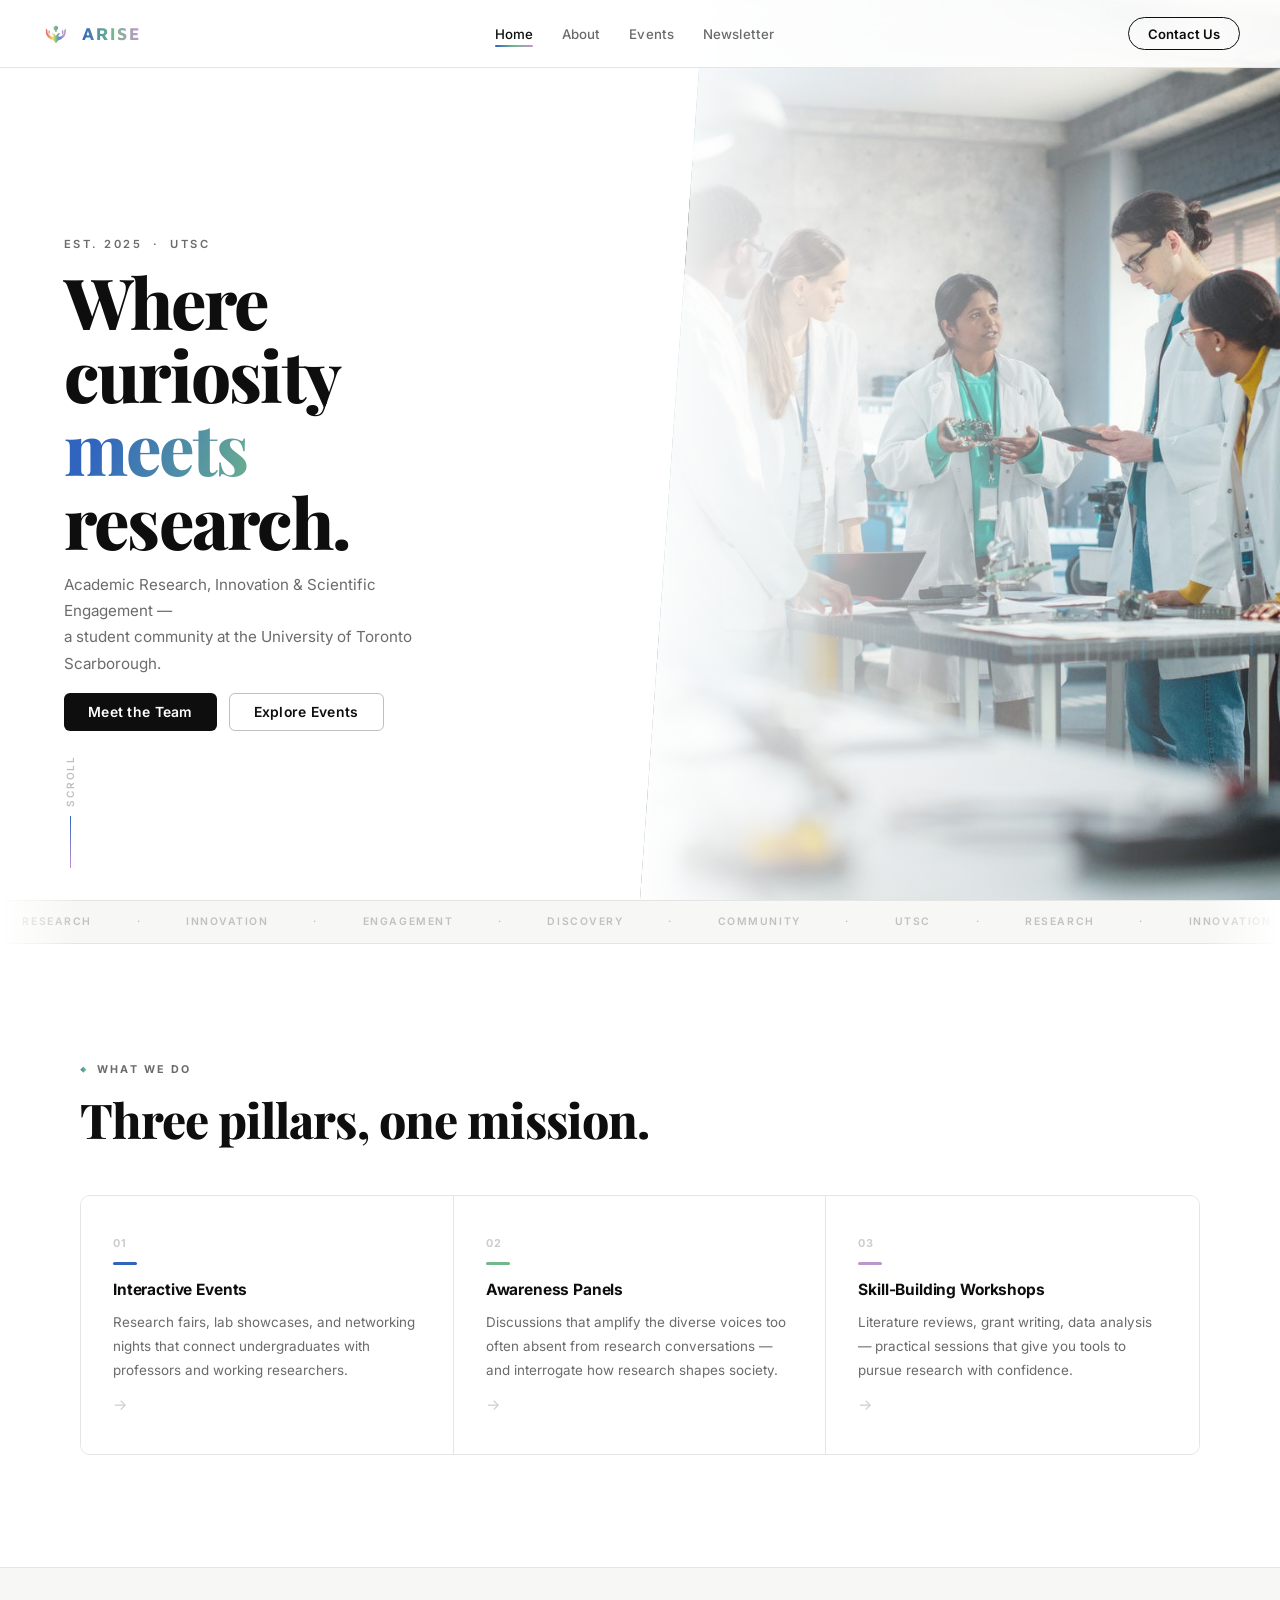
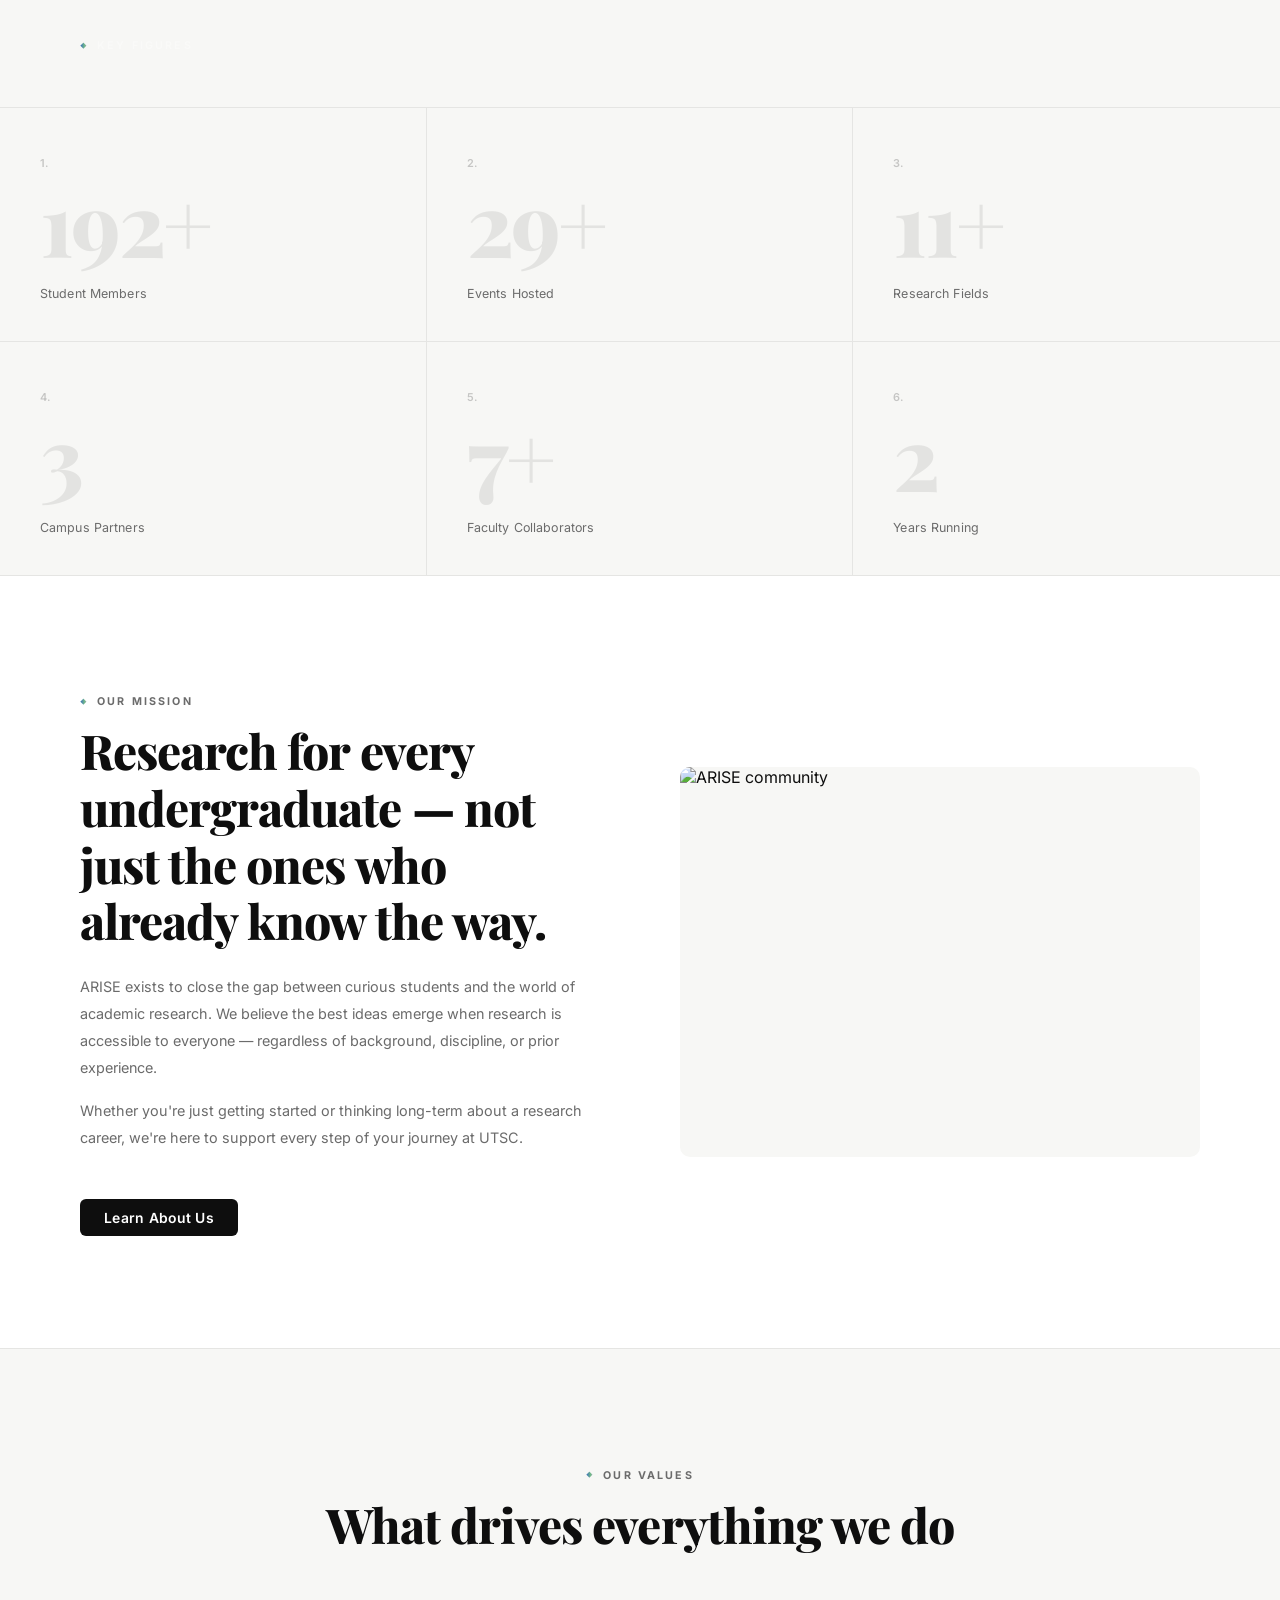
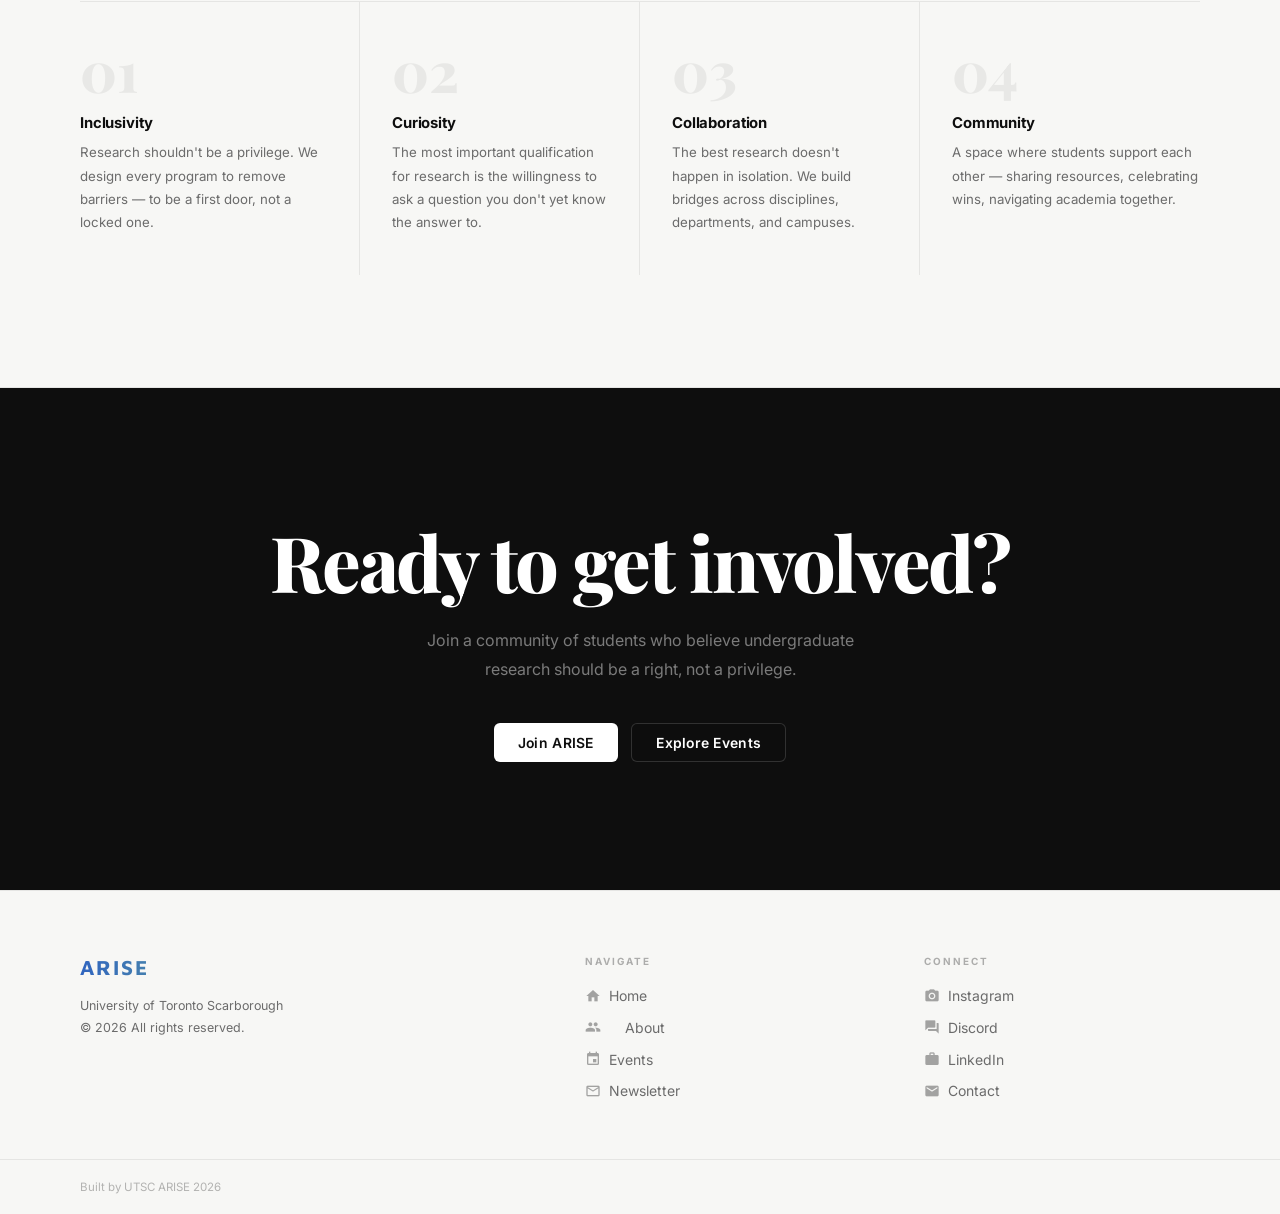
==== commit e2b8ff4f: "removed research, updated info to current events" ====
--- a/index.html
+++ b/index.html
@@ -37,7 +37,6 @@
       <li><a href="about.html"      class="navLink">About</a></li>
       <li><a href="events.html"     class="navLink">Events</a></li>
       <li><a href="newsletter.html" class="navLink">Newsletter</a></li>
-      <li><a href="research.html"   class="navLink">Research</a></li>
     </ul>
 
     <a href="contact.html" class="navCta">Contact Us</a>
@@ -56,7 +55,6 @@
       <li><a href="about.html"      class="mobileLink">About</a></li>
       <li><a href="events.html"     class="mobileLink">Events</a></li>
       <li><a href="newsletter.html" class="mobileLink">Newsletter</a></li>
-      <li><a href="research.html"   class="mobileLink">Research</a></li>
       <li><a href="contact.html"    class="mobileLink mobileCta">Contact Us</a></li>
     </ul>
   </div>
@@ -289,7 +287,7 @@
 
       <div class="footerBrand">
         <span class="footerWordmark">ARISE</span>
-        <p>University of Toronto Scarborough<br>© 2025 All rights reserved.</p>
+        <p>University of Toronto Scarborough<br>© 2026 All rights reserved.</p>
       </div>
 
       <nav class="footerNav" aria-label="Site navigation">
@@ -299,7 +297,6 @@
           <li><a href="about.html">      <span class="material-icons">groups</span>    About</a></li>
           <li><a href="events.html">     <span class="material-icons">event</span>     Events</a></li>
           <li><a href="newsletter.html"> <span class="material-icons">mail_outline</span> Newsletter</a></li>
-          <li><a href="research.html">   <span class="material-icons">science</span>   Research</a></li>
         </ul>
       </nav>
 
@@ -316,7 +313,7 @@
     </div>
     <div class="footerRule"></div>
     <div class="sectionInner footerBottom">
-      <p>Built by UTSC ARISE 2025</p>
+      <p>Built by UTSC ARISE 2026</p>
     </div>
   </footer>
 
--- a/style.css
+++ b/style.css
@@ -54,7 +54,7 @@
   background: var(--white);
   color: var(--black);
   overflow-x: hidden;
-  cursor: none;
+  /* cursor: none; */
 }
 
 a {
@@ -75,7 +75,7 @@
   font-family: var(--fontBase);
   border: none;
   background: none;
-  cursor: none;
+  /* cursor: none; */
 }
 
 /* touch / no-hover: restore default cursor, hide custom elements */
@@ -333,7 +333,7 @@
   gap: 5px;
   padding: 6px 4px;
   z-index: 701;
-  cursor: none;
+  /* cursor: none; */
 }
 
 .hamburger span {
@@ -390,7 +390,7 @@
   right: 1.75rem;
   font-size: 1.2rem;
   color: var(--muted);
-  cursor: none;
+  /* cursor: none; */
   transition: color 0.2s;
 }
 
@@ -1676,7 +1676,7 @@
   color: var(--muted);
   background: var(--white);
   border: none;
-  cursor: none;
+  /* cursor: none; */
   transition: background 0.18s, color 0.18s;
   border-right: 1px solid var(--border);
 }
@@ -1731,7 +1731,7 @@
   display: flex;
   align-items: center;
   justify-content: center;
-  cursor: none;
+  /* cursor: none; */
   transition: background 0.18s, color 0.18s;
 }
 
@@ -1768,7 +1768,7 @@
   border-bottom: 1px solid var(--border);
   position: relative;
   transition: background 0.18s;
-  cursor: default;
+  /* cursor: default; */
 }
 
 .calDay:nth-child(7n) {
@@ -1930,56 +1930,288 @@
 
 /* ══════════════════════════════════════════
    NEWSLETTER PAGE
+   Layout: one featured issue (reader) + issue picker sidebar
 ══════════════════════════════════════════ */
 
 .newsletterLayout {
-  padding: 4rem 0 6rem;
+  padding: 6rem 0 8rem;
   background: var(--white);
 }
 
-/* Subscribe bar */
+.newsletterViewer {
+  display: grid;
+  grid-template-columns: minmax(0, 1fr) 340px;
+  gap: 6rem;
+  align-items: start;
+}
+
+
+/* ── Reader (main issue) ─────────────────── */
+
+.newsletterReader {
+  max-width: 680px;
+  scroll-margin-top: calc(var(--navH) + 2rem);
+  animation: newsletterFadeIn 0.45s var(--easeOut);
+}
+
+@keyframes newsletterFadeIn {
+  from {
+    opacity: 0;
+    transform: translateY(10px);
+  }
+  to {
+    opacity: 1;
+    transform: translateY(0);
+  }
+}
+
+.issueLabel {
+  display: inline-flex;
+  align-items: center;
+  gap: 0.5rem;
+  font-size: 0.67rem;
+  font-weight: 700;
+  letter-spacing: 0.2em;
+  text-transform: uppercase;
+  color: var(--muted);
+  margin-bottom: 2rem;
+}
+
+.issueLabel::before {
+  content: '◆';
+  font-size: 0.4rem;
+  background: var(--grad);
+  -webkit-background-clip: text;
+  -webkit-text-fill-color: transparent;
+  background-clip: text;
+}
+
+.issueMeta {
+  display: flex;
+  align-items: center;
+  gap: 1rem;
+  margin-bottom: 1.5rem;
+}
+
+.issueDate {
+  font-size: 0.8rem;
+  font-weight: 600;
+  letter-spacing: 0.08em;
+  text-transform: uppercase;
+  color: var(--muted);
+}
+
+.issueAccent {
+  width: 32px;
+  height: 2px;
+  border-radius: 2px;
+}
+
+.issueAccentBlue   { background: var(--blue); }
+.issueAccentGreen  { background: var(--green); }
+.issueAccentPurple { background: var(--purple); }
+
+.issueTitle {
+  font-family: var(--fontDisp);
+  font-size: clamp(1.9rem, 3.4vw, 2.75rem);
+  font-weight: 800;
+  line-height: 1.18;
+  letter-spacing: -0.02em;
+  color: var(--black);
+  margin-bottom: 2rem;
+}
+
+.issueSummary {
+  font-size: 1.05rem;
+  line-height: 1.85;
+  color: var(--muted);
+  max-width: 62ch;
+  margin-bottom: 4rem;
+}
+
+.issueListLabel {
+  font-size: 0.65rem;
+  font-weight: 700;
+  letter-spacing: 0.22em;
+  text-transform: uppercase;
+  color: rgba(0, 0, 0, 0.35);
+  padding-bottom: 1.25rem;
+  border-bottom: 1px solid var(--border);
+}
+
+.issueHighlights {
+  list-style: none;
+  margin-bottom: 3.5rem;
+}
+
+.issueHighlights li {
+  display: grid;
+  grid-template-columns: 3rem 1fr;
+  align-items: baseline;
+  padding: 1.75rem 0;
+  border-bottom: 1px solid var(--border);
+}
+
+.issueHighlightNum {
+  font-family: var(--fontDisp);
+  font-size: 0.95rem;
+  font-weight: 700;
+  color: rgba(0, 0, 0, 0.25);
+}
+
+.issueHighlights p {
+  font-size: 0.97rem;
+  line-height: 1.75;
+  color: var(--black);
+}
+
+.issueReadBtn {
+  gap: 0.5rem;
+  padding: 0.85rem 1.75rem;
+}
+
+
+/* ── Sidebar (issue picker) ──────────────── */
+
+.newsletterSidebar {
+  position: sticky;
+  top: calc(var(--navH) + 2rem);
+  max-height: calc(100vh - var(--navH) - 4rem);
+  overflow-y: auto;
+  padding-left: 2.5rem;
+  border-left: 1px solid var(--border);
+}
+
+.newsletterArchiveLabel {
+  font-size: 0.65rem;
+  font-weight: 700;
+  letter-spacing: 0.22em;
+  text-transform: uppercase;
+  color: rgba(0, 0, 0, 0.35);
+  margin-bottom: 1.5rem;
+}
+
+.issueTabList {
+  list-style: none;
+  display: flex;
+  flex-direction: column;
+  gap: 0.35rem;
+}
+
+.issueTab {
+  position: relative;
+  display: flex;
+  flex-direction: column;
+  align-items: flex-start;
+  gap: 0.35rem;
+  width: 100%;
+  padding: 1rem 1.25rem;
+  text-align: left;
+  border-radius: var(--radius);
+  transition: background 0.2s var(--ease);
+}
+
+.issueTab::before {
+  content: '';
+  position: absolute;
+  left: -2.5rem;
+  top: 0.75rem;
+  bottom: 0.75rem;
+  width: 2px;
+  background: var(--grad);
+  border-radius: 2px;
+  transform: scaleY(0);
+  transition: transform 0.22s var(--ease);
+}
+
+.issueTab:hover {
+  background: var(--off);
+}
+
+.issueTab.isActive {
+  background: var(--off);
+}
+
+.issueTab.isActive::before {
+  transform: scaleY(1);
+}
+
+.issueTab:focus-visible {
+  outline: 2px solid var(--blue);
+  outline-offset: 2px;
+}
+
+.issueTabDate {
+  font-size: 0.65rem;
+  font-weight: 700;
+  letter-spacing: 0.14em;
+  text-transform: uppercase;
+  color: rgba(0, 0, 0, 0.35);
+}
+
+.issueTabTitle {
+  font-size: 0.87rem;
+  font-weight: 500;
+  line-height: 1.5;
+  color: var(--muted);
+  transition: color 0.2s var(--ease);
+}
+
+.issueTab:hover .issueTabTitle,
+.issueTab.isActive .issueTabTitle {
+  color: var(--black);
+}
+
+.issueTab.isActive .issueTabTitle {
+  font-weight: 600;
+}
+
+
+/* ── Subscribe bar ───────────────────────── */
+
 .subscribeBar {
   border: 1px solid var(--border);
   border-radius: 10px;
-  padding: 2rem 2.5rem;
+  padding: 2.5rem 3rem;
   background: var(--off);
   display: flex;
   align-items: center;
   justify-content: space-between;
-  gap: 2rem;
-  margin-bottom: 3.5rem;
+  gap: 2.5rem;
+  margin-top: 7rem;
   flex-wrap: wrap;
 }
 
 .subscribeBarText h3 {
-  font-size: 1rem;
+  font-size: 1.1rem;
   font-weight: 700;
   color: var(--black);
   letter-spacing: -0.01em;
-  margin-bottom: 0.3rem;
+  margin-bottom: 0.5rem;
 }
 
 .subscribeBarText p {
-  font-size: 0.82rem;
+  font-size: 0.87rem;
+  line-height: 1.7;
   color: var(--muted);
 }
 
 .subscribeForm {
   display: flex;
-  gap: 0.5rem;
+  gap: 0.75rem;
   flex-shrink: 0;
 }
 
 .subscribeInput {
   font-family: var(--fontBase);
-  font-size: 0.85rem;
-  padding: 0.6rem 1rem;
+  font-size: 0.87rem;
+  padding: 0.7rem 1.1rem;
   border: 1px solid var(--border);
   border-radius: 6px;
   background: var(--white);
   color: var(--black);
   outline: none;
-  width: 240px;
+  width: 260px;
   transition: border-color 0.18s;
 }
 
@@ -1988,88 +2220,7 @@
 }
 
 .subscribeInput::placeholder {
-  color: rgba(0,0,0,0.28);
-}
-
-/* Newsletter archive */
-.newsletterArchiveLabel {
-  font-size: 0.65rem;
-  font-weight: 700;
-  letter-spacing: 0.22em;
-  text-transform: uppercase;
-  color: rgba(0,0,0,0.28);
-  margin-bottom: 1.5rem;
-}
-
-.newsletterGrid {
-  display: grid;
-  grid-template-columns: repeat(3, 1fr);
-  gap: 1.25rem;
-}
-
-.newsletterCard {
-  background: var(--white);
-  border: 1px solid var(--border);
-  border-radius: 10px;
-  padding: 2rem;
-  display: flex;
-  flex-direction: column;
-  gap: 0.6rem;
-  transition: background 0.22s;
-  position: relative;
-}
-
-.newsletterCard:hover {
-  background: var(--off);
-}
-
-.newsletterCardDate {
-  font-size: 0.67rem;
-  font-weight: 700;
-  letter-spacing: 0.15em;
-  text-transform: uppercase;
-  color: rgba(0,0,0,0.25);
-}
-
-.newsletterCard h3 {
-  font-size: 0.97rem;
-  font-weight: 700;
-  color: var(--black);
-  letter-spacing: -0.01em;
-  line-height: 1.35;
-}
-
-.newsletterCard p {
-  font-size: 0.82rem;
-  color: var(--muted);
-  line-height: 1.74;
-  flex: 1;
-}
-
-.newsletterCardAccent {
-  width: 18px;
-  height: 2px;
-  border-radius: 2px;
-  margin-bottom: 0.25rem;
-}
-
-.newsletterCardAccentBlue   { background: var(--blue); }
-.newsletterCardAccentGreen  { background: var(--green); }
-.newsletterCardAccentPurple { background: var(--purple); }
-
-.newsletterReadLink {
-  font-size: 0.75rem;
-  font-weight: 600;
-  color: var(--muted);
-  display: inline-flex;
-  align-items: center;
-  gap: 0.3rem;
-  margin-top: 0.5rem;
-  transition: color 0.18s;
-}
-
-.newsletterCard:hover .newsletterReadLink {
-  color: var(--black);
+  color: rgba(0, 0, 0, 0.28);
 }
 
 
@@ -2087,8 +2238,20 @@
   .advisorGrid {
     grid-template-columns: 1fr;
   }
-  .newsletterGrid {
-    grid-template-columns: repeat(2, 1fr);
+  .newsletterViewer {
+    grid-template-columns: 1fr;
+    gap: 4rem;
+  }
+  .newsletterSidebar {
+    position: static;
+    max-height: none;
+    padding-left: 0;
+    border-left: none;
+    border-top: 1px solid var(--border);
+    padding-top: 2.5rem;
+  }
+  .issueTab::before {
+    left: 0;
   }
 }
 
@@ -2114,13 +2277,18 @@
     grid-template-columns: 1fr;
     gap: 1rem;
   }
-  .newsletterGrid {
-    grid-template-columns: 1fr;
-    gap: 1rem;
-  }
   .subscribeBar {
     flex-direction: column;
     align-items: flex-start;
+    padding: 2rem 1.5rem;
+    margin-top: 5rem;
+  }
+  .issueSummary {
+    margin-bottom: 3rem;
+  }
+  .issueHighlights li {
+    grid-template-columns: 2.5rem 1fr;
+    padding: 1.5rem 0;
   }
   .subscribeForm {
     width: 100%;
@@ -2129,9 +2297,11 @@
   .subscribeInput {
     width: 100%;
   }
-  .eventsLayout,
+  .eventsLayout {
+    padding: 3rem 0 5rem;
+  }
   .newsletterLayout {
-    padding: 3rem 0 5rem;
+    padding: 4rem 0 6rem;
   }
 }
 
